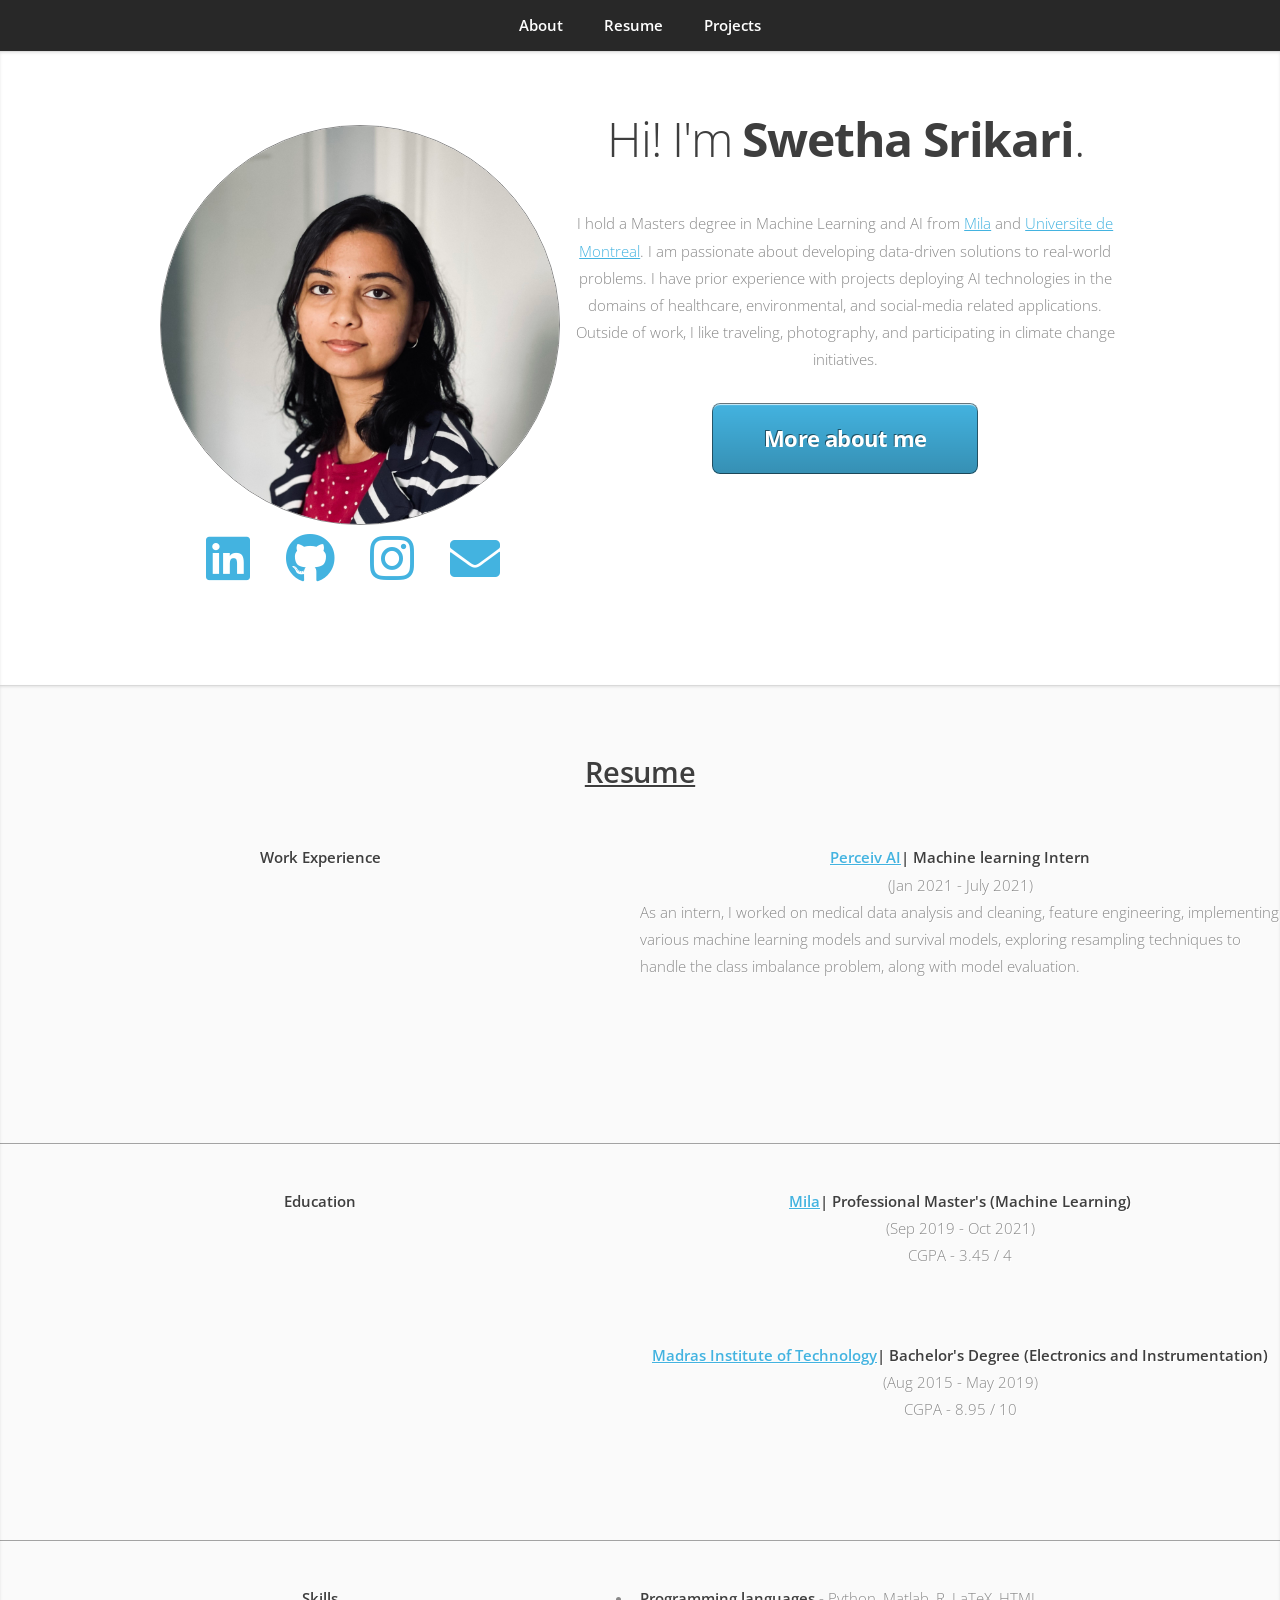
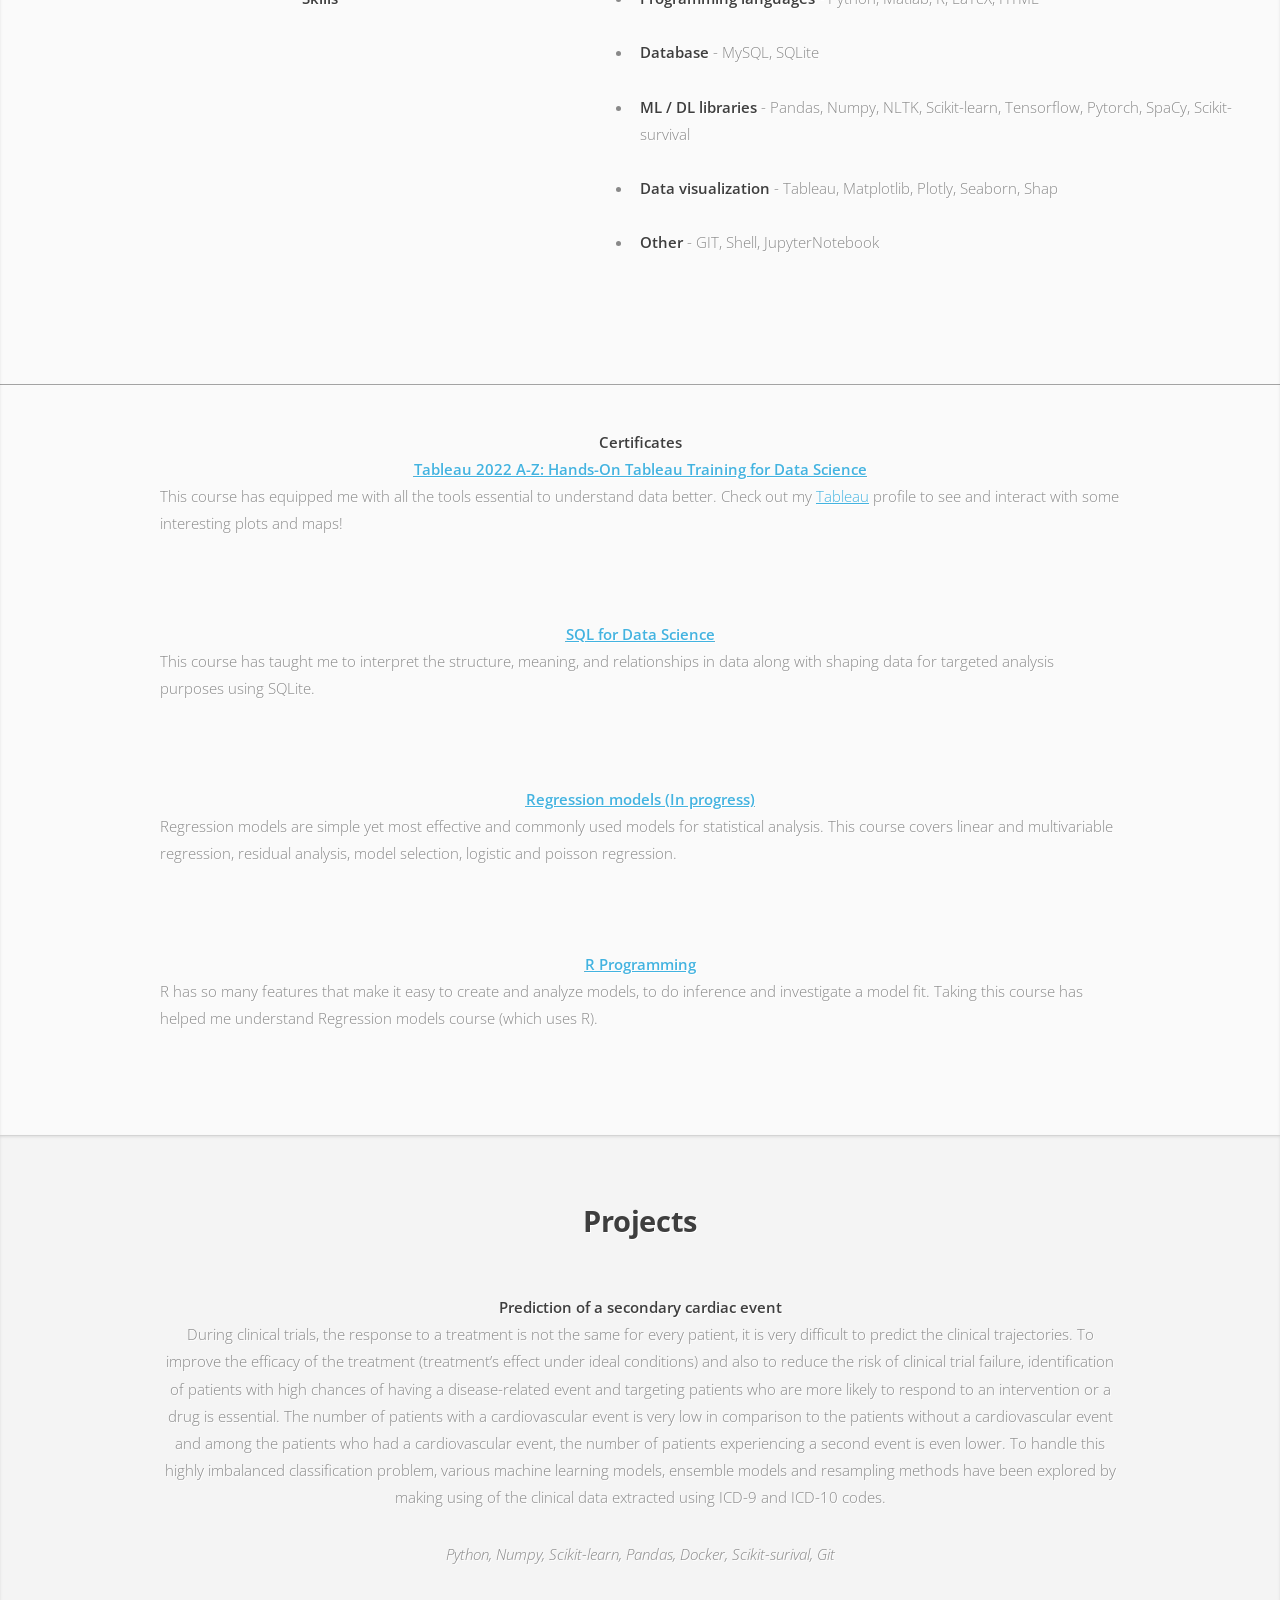
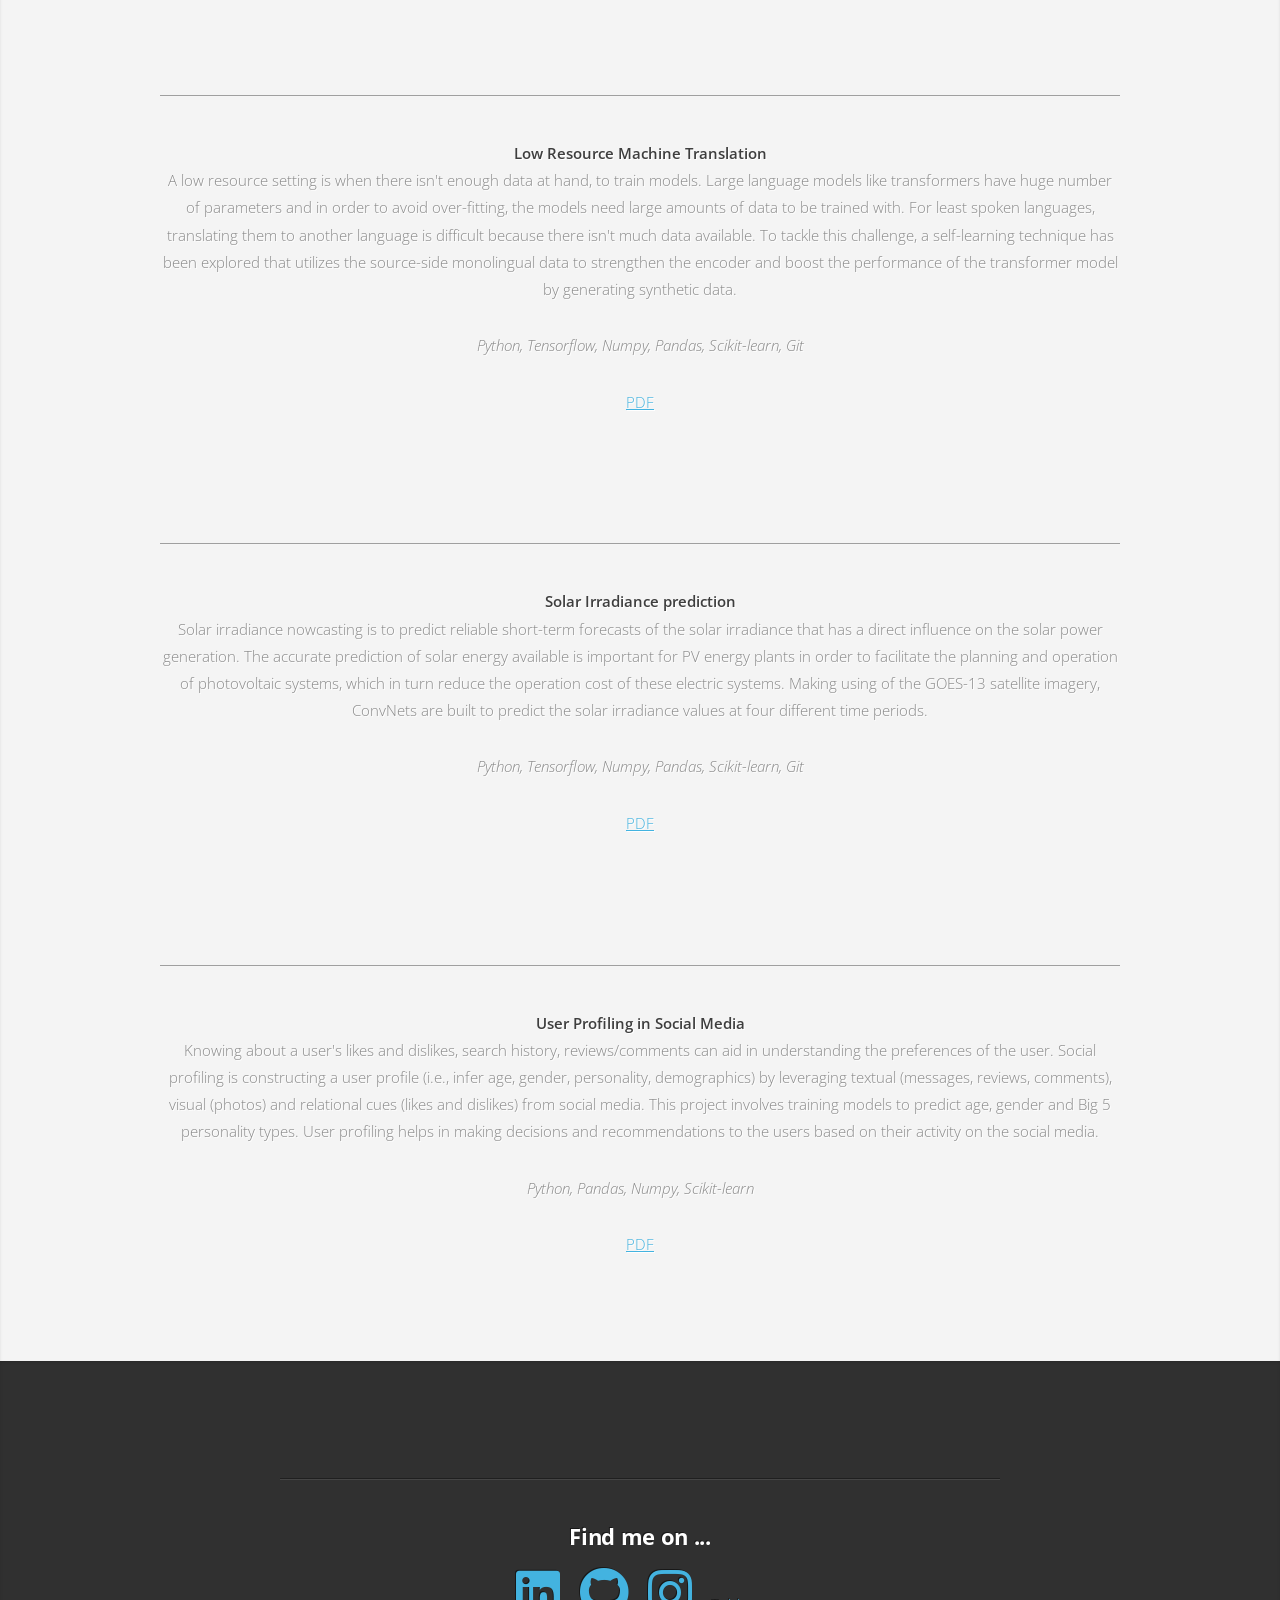
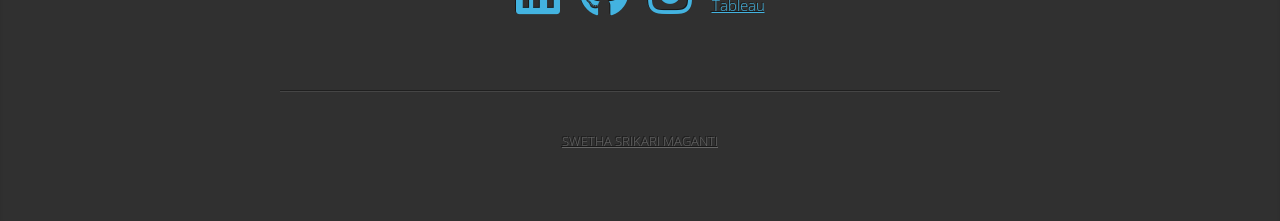
==== index.html @ 1650662b "Add PDFs Signed-off-by: Swetha Srikari Maganti <mss@Swethas-MacBook-Air.local>" ====
<!DOCTYPE HTML>
<!--
	Miniport by HTML5 UP
	html5up.net | @ajlkn
	Free for personal and commercial use under the CCA 3.0 license (html5up.net/license)
-->
<html>
	<head>
		<title>Swetha Srikari</title>
		<meta charset="utf-8" />
		<meta name="viewport" content="width=device-width, initial-scale=1, user-scalable=no" />
		<link rel="stylesheet" href="main.css" />
	</head>
	<body class="is-preload">

		<!-- Nav -->
			<nav id="nav">
				<ul class="container">
					<li><a href="#about">About</a></li>
					<li><a href="#resume">Resume</a></li>
					<li><a href="#projects">Projects</a></li>
					<!-- <li><a href="#contact">Contact</a></li> -->
				</ul>
			</nav>

		<!-- Home -->
			<article id="about" class="wrapper style1">
				<div class="container">
					<div class="row">
						<div class="col-4 col-5-large col-12-medium">
							<span class="image fit"><img src="images/Swetha.jpeg" alt="" /></span>
							<!-- <img src="images/Swetha.jpg" alt=""> -->
							<div class='footer'>
							  <a href="https://www.linkedin.com/in/swetha-srikari-maganti-268aa9138/" target="_blank"><i class="fab fa-linkedin" style='font-size:50px'></i></a> &nbsp &nbsp &nbsp &nbsp
							  <a href="https://github.com/SwethaSrikari" target="_blank"><i class="fab fa-github" style='font-size:50px'></i></a> &nbsp &nbsp &nbsp &nbsp
							  <a href="https://www.instagram.com/mswethasrikari/" target="_blank"><i class="fab fa-instagram" style='font-size:50px'></i></a> &nbsp &nbsp &nbsp &nbsp
							  <a href = "mailto: mswethasrikari@gmail.com"><i class="fa fa-envelope" aria-hidden="true" style='font-size:50px'></i></a>

							  <br></br>
							</div>
						</div>
						<div class="col-8 col-7-large col-12-medium">
							<header>
								<h1>Hi! I'm <strong>Swetha Srikari</strong>.</h1>
							</header>
							<p> 
								I hold a Masters degree in Machine Learning and AI from <a href="https://mila.quebec/en/" target="_blank">Mila</a> and <a href="https://www.umontreal.ca/en/" target="_blank">Universite de Montreal</a>.
								I am passionate about developing data-driven solutions to real-world problems. I have prior experience with projects deploying AI technologies in the domains of healthcare, environmental, and social-media related applications.
								Outside of work, I like traveling, photography, and participating in climate change initiatives.
							</p>
							<a href="#resume" class="button large scrolly">More about me</a>
						</div>
					</div>
				</div>
			</article>

		<!-- Resume -->
			<article id="resume" class="wrapper style2">
				<!-- <div class="container"> -->
					<header>
						<h2 style="text-align: center;"><strong><u><a href="https://github.com/SwethaSrikari/SwethaSrikari.github.io/blob/main/files/Swetha_CV.pdf" target="_blank">Resume</a></u></strong></h2>
					</header>
					<div style="width: 100%;">
				        <div style="width: 50%; height: 200px; float: left;;"> 
				            <b>Work Experience</b>
				        </div>
				        <div style="margin-left: 50%; height: 200px;"> 
				            <b><u><a href="https://perceiv.ai/" target="_blank">Perceiv AI</a></u>| Machine learning Intern</b>
				            <br>
				            (Jan 2021 - July 2021)
				            <p style="text-align: left;">
				            As an intern, I worked on medical data analysis and cleaning, feature engineering, implementing various machine learning models and survival models, exploring resampling techniques to handle the class imbalance problem, along with model evaluation.
							</p>
				        </div>
    				</div>
    				<br>
    				<br>
    				<hr />
    				<div style="width: 100%;">
				        <div style="width: 50%; height: 100px; float: left;;"> 
				            <b>Education</b>
				        </div>
				        <div style="margin-left: 50%; height: 100px;"> 
				            <b><u><a href="https://mila.quebec/en/" target="_blank">Mila</a></u>| Professional Master's (Machine Learning)</b>
				            <br>
				            (Sep 2019 - Oct 2021)
				            <p style="text-align: center;">
				            CGPA - 3.45 / 4
							</p>
				        </div>

				        <br>
				        <br>

				        <div style="margin-left: 50%; height: 100px;"> 
				            <b><u><a href="https://www.mitindia.edu/en/" target="_blank">Madras Institute of Technology</a></u>| Bachelor's Degree (Electronics and Instrumentation)</b>
				            <br>
				            (Aug 2015 - May 2019)
				            <p style="text-align: center;">
				            CGPA - 8.95 / 10
							</p>
				        </div>



    				</div>
    				<br>
    				<br>
    				<hr /> 

    				<div style="width: 100%;">
				        <div style="width: 50%; height: 300px; float: left;;"> 
				            <b>Skills</b>
				        </div>
				        <div style="text-align: left;"> 
				     		<ul>
							  <li><b>Programming languages</b> - Python, Matlab, R, LaTeX, HTML</li>
							  <br>
							  <li> <b>Database</b> - MySQL, SQLite</li>
							  <br>
							  <li><b>ML / DL libraries</b> - Pandas, Numpy, NLTK, Scikit-learn, Tensorflow, Pytorch, SpaCy, Scikit-survival</li>
							  <br>
							  <li><b>Data visualization</b> - Tableau, Matplotlib, Plotly, Seaborn, Shap</li>
							  <br>
							  <li><b>Other</b> - GIT, Shell, JupyterNotebook</li>
							</ul>
				        </div>
				     </div>
    				<br>
    				<br>
    				<hr />
    				<div class="container">
				        <b> Certificates </b>

				        <br>
				        <div style="text-align: center;"> 
				            <b><u><a href="https://www.udemy.com/certificate/UC-fca6d3a5-f880-4c3c-bf7c-d6f98b1b3438/" target="_blank">Tableau 2022 A-Z: Hands-On Tableau Training for Data Science</a></u></b>
				            <br>
				            <p style="text-align: left;">
				            This course has equipped me with all the tools essential to understand data better. Check out my <a href="https://public.tableau.com/app/profile/swetha.srikari.maganti#!/?newProfile=&activeTab=0" target="_blank">Tableau</a> profile to see and interact with some interesting plots and maps!
							</p>
				        </div>

				        <br>
				        <br>

				        <div style="text-align: center;"> 
				            <b><u><a href="https://www.coursera.org/account/accomplishments/certificate/PFZPT9RCE3AT" target="_blank">SQL for Data Science</a></u></b>
				            <br>
				            <p style="text-align: left;">
				             This course has taught me to interpret the structure, meaning, and relationships in data along with shaping data for targeted analysis purposes using SQLite.
							</p>
				        </div>

				        <br>
				        <br>

				        <div style="text-align: center;"> 
				            <b><u><a href="" target="_blank">Regression models (In progress)</a></u></b>
				            <br>
				            <p style="text-align: left;">
				            Regression models are simple yet most effective and commonly used models for statistical analysis. This course covers linear and multivariable regression, residual analysis, model selection, logistic and poisson regression.
							</p>
				        </div>


				        <br>
				        <br>

				        <div style="text-align: center;"> 
				            <b><u><a href="https://www.coursera.org/account/accomplishments/certificate/U76J4WYS6KCE" target="_blank">R Programming</a></u></b>
				            <br>
				            <p style="text-align: left;">
				            R has so many features that make it easy to create and analyze models, to do inference and investigate a model fit. Taking this course has helped me understand Regression models course (which uses R).
							</p>
				        </div>

				        


				        
				     </div>
			</article>

		<!-- Projects -->
			<article id="projects" class="wrapper style3">
				<div class="container">
					<header>
						<h2>Projects</h2>
					</header>
					<div style="text-align: center;">
						<b>Prediction of a secondary cardiac event</b>
						<p>
							During clinical trials, the response to a treatment is not the same for every patient, it is very difficult to predict the
							clinical trajectories. To improve the efficacy of the treatment (treatment’s effect under ideal conditions)
							and also to reduce the risk of clinical trial failure, identification of patients with high chances
							of having a disease-related event and targeting patients who are more likely to respond to an intervention
							or a drug is essential. The number of patients with a cardiovascular event is very low in comparison to the patients without
							a cardiovascular event and among the patients who had a cardiovascular event, the number of patients experiencing a second event is
							even lower. To handle this highly imbalanced classification problem, various machine learning models, ensemble models and resampling 
							methods have been explored by making using of the clinical data extracted using ICD-9 and ICD-10 codes.
						</p>
						<p>
						<i>
							Python, Numpy, Scikit-learn, Pandas, Docker, Scikit-surival, Git
						</i>
						</p>
					</div>
					<br>
					<br>
					<hr />

					<div style="text-align: center;">
						<b>Low Resource Machine Translation</b>
						<p>
							A low resource setting is when there isn't enough data at hand, to train models. Large language models like transformers have huge number of parameters and in order to avoid over-fitting, the models need large amounts of data to be trained with. For least spoken languages, translating them to another language is difficult because there isn't much data available. To tackle this challenge, a self-learning technique has been explored that utilizes the source-side monolingual data to strengthen the encoder and boost the performance of the transformer model by generating synthetic data.
						</p>
						<p>
						<i>
							Python, Tensorflow, Numpy, Pandas, Scikit-learn, Git
						</i>
						</p>
						<p>
							<a href="">PDF</a>
						</p>
					</div>
					<br>
					<br>
					<hr />

					<div style="text-align: center;">
						<b>Solar Irradiance prediction</b>
						<p>
							Solar irradiance nowcasting is to predict reliable short-term forecasts of the solar irradiance that has a direct influence on the solar power generation. The accurate prediction of solar energy available is important
							for PV energy plants in order to facilitate the planning and operation of photovoltaic systems, which in turn reduce
							the operation cost of these electric systems. Making using of the GOES-13 satellite imagery, ConvNets are built to predict the solar irradiance values at four different time periods.
						</p>
						<p>
						<i>
							Python, Tensorflow, Numpy, Pandas, Scikit-learn, Git
						</i>
						</p>
						<p>
							<a href="">PDF</a>
						</p>
					</div>
					<br>
					<br>
					<hr />

					<div style="text-align: center;">
						<b>User Profiling in Social Media</b>
						<p>
							Knowing about a user's likes and dislikes, search history, reviews/comments can aid in understanding the preferences of the user. Social profiling is constructing a user profile (i.e., infer age, gender, personality, demographics) by leveraging textual (messages, reviews, comments), visual (photos) and relational cues (likes and dislikes) from social media. This project involves training models to predict age, gender and Big 5 personality types. User profiling helps in making decisions and recommendations to the users based on their activity on the social media.
						</p>
						<p>
						<i>
							Python, Pandas, Numpy, Scikit-learn
						</i>
						</p>
						<p>
							<a href="">PDF</a>
						</p>
					</div>
					<!-- <br>
					<br>
					<hr /> -->


					<!-- <footer>
						<a href="#contact" class="button large scrolly">Get in touch with me</a>
					</footer> -->
				</div>
			</article>

		<!-- Contact -->
			<article id="contact" class="wrapper style4">
				<div class="container medium">
					<!-- <header>
						<h2>Looking forward to hearing from you!</h2>
					</header>
					<div class="row">
						<div class="col-12">
							<form method="post" action="#">
								<div class="row">
									<div class="col-6 col-12-small">
										<input type="text" name="name" id="name" placeholder="Name" />
									</div>
									<div class="col-6 col-12-small">
										<input type="text" name="email" id="email" placeholder="Email" />
									</div>
									<div class="col-12">
										<input type="text" name="subject" id="subject" placeholder="Subject" />
									</div>
									<div class="col-12">
										<textarea name="message" id="message" placeholder="Message"></textarea>
									</div>
									<div class="col-12">
										<ul class="actions">
											<li><input type="submit" value="Send Message" /></li>
											<li><input type="reset" value="Clear Form" class="alt" /></li>
										</ul>
									</div>
								</div>
							</form>
						</div> -->
						<div class="col-12">
							<hr />
							<h3>Find me on ...</h3>
							<link rel="stylesheet" href="https://use.fontawesome.com/releases/v5.6.1/css/all.css">

							<div class='footer' style="margin-left">
							  <a href="https://www.linkedin.com/in/swetha-srikari-maganti-268aa9138/" target="_blank"><i class="fab fa-linkedin" style='font-size:50px'></i></a> &nbsp &nbsp
							  <a href="https://github.com/SwethaSrikari" target="_blank"><i class="fab fa-github" style='font-size:50px'></i></a> &nbsp &nbsp
							  <a href="https://www.instagram.com/mswethasrikari/" target="_blank"><i class="fab fa-instagram" style='font-size:50px'></i></a> &nbsp &nbsp
							  <a href="https://public.tableau.com/app/profile/swetha.srikari.maganti#!/?newProfile=&activeTab=0" target="_blank">Tableau</a> 
							  <br></br>
							</div>
							<hr />
						</div>
					</div>
					<footer>
						<ul id="copyright">
							<li><a href="#about">SWETHA SRIKARI MAGANTI</a></li>
						</ul>
					</footer>
				</div>
			</article>

		<!-- Scripts -->
			<script src="assets/js/jquery.min.js"></script>
			<script src="assets/js/jquery.scrolly.min.js"></script>
			<script src="assets/js/browser.min.js"></script>
			<script src="assets/js/breakpoints.min.js"></script>
			<script src="assets/js/util.js"></script>
			<script src="assets/js/main.js"></script>

	</body>
</html>
---- main.css ----
@import url("https://fonts.googleapis.com/css?family=Open+Sans:300,300italic,600,600italic,700");
@import url("fontawesome-all.min.css");

/*
	Miniport by HTML5 UP
	html5up.net | @ajlkn
	Free for personal and commercial use under the CCA 3.0 license (html5up.net/license)
*/

html, body, div, span, applet, object,
iframe, h1, h2, h3, h4, h5, h6, p, blockquote,
pre, a, abbr, acronym, address, big, cite,
code, del, dfn, em, img, ins, kbd, q, s, samp,
small, strike, strong, sub, sup, tt, var, b,
u, i, center, dl, dt, dd, ol, ul, li, fieldset,
form, label, legend, table, caption, tbody,
tfoot, thead, tr, th, td, article, aside,
canvas, details, embed, figure, figcaption,
footer, header, hgroup, menu, nav, output, ruby,
section, summary, time, mark, audio, video {
	margin: 0;
	padding: 0;
	border: 0;
	font-size: 100%;
	font: inherit;
	vertical-align: baseline;}

article, aside, details, figcaption, figure,
footer, header, hgroup, menu, nav, section {
	display: block;}

body {
	line-height: 1;
}

ol, ul {
	list-style: none;
}

blockquote, q {
	quotes: none;
}

	blockquote:before, blockquote:after, q:before, q:after {
		content: '';
		content: none;
	}

table {
	border-collapse: collapse;
	border-spacing: 0;
}

body {
	-webkit-text-size-adjust: none;
}

mark {
	background-color: transparent;
	color: inherit;
}

input::-moz-focus-inner {
	border: 0;
	padding: 0;
}

input, select, textarea {
	-moz-appearance: none;
	-webkit-appearance: none;
	-ms-appearance: none;
	appearance: none;
}

/* Basic */

	html {
		box-sizing: border-box;
	}

	*, *:before, *:after {
		box-sizing: inherit;
	}

	body {
		padding-top: 3.5em;
	}

		body.is-preload *, body.is-preload *:before, body.is-preload *:after {
			-moz-animation: none !important;
			-webkit-animation: none !important;
			-ms-animation: none !important;
			animation: none !important;
			-moz-transition: none !important;
			-webkit-transition: none !important;
			-ms-transition: none !important;
			transition: none !important;
		}

	body, input, textarea, select {
		font-family: 'Open Sans', sans-serif;
		line-height: 1.85em;
		color: #888;
		font-weight: 300;
		font-size: 13pt;
	}

	a {
		-moz-transition: color .2s ease-in-out;
		-webkit-transition: color .2s ease-in-out;
		-ms-transition: color .2s ease-in-out;
		transition: color .2s ease-in-out;
		color: #43B3E0;
		text-decoration: underline;
	}

		a:hover {
			color: #43bff0 !important;
		}

		a img {
			border: 0;
		}

	b, strong {
		font-weight: 600;
		color: #3e3e3e;
	}

	i, em {
		font-style: italic;
	}

	sub {
		position: relative;
		top: 0.5em;
		font-size: 0.8em;
	}

	sup {
		position: relative;
		top: -0.5em;
		font-size: 0.8em;
	}

	blockquote {
		border-left: solid 0.75em #eee;
		padding: 1em 0 1em 1.5em;
		font-style: italic;
	}

	h1, h2, h3, h4, h5, h6 {
		color: #3e3e3e;
		margin: 0 0 0.75em 0;
	}

	h1 a, h2 a, h3 a, h4 a, h5 a, h6 a {
		text-decoration: none;
		color: inherit;
	}

	h2, h3, h4, h5, h6 {
		font-weight: 700;
	}

	h1 {
		font-size: 3.25em;
		letter-spacing: -0.025em;
		font-weight: 300;
	}

		h1 strong {
			font-weight: 700;
		}

	h2 {
		font-size: 2em;
		letter-spacing: -0.015em;
	}

	h3 {
		font-size: 1.5em;
		letter-spacing: -0.015em;
	}

	em, i {
		font-style: italic;
	}

	br.clear {
		clear: both;
	}

	hr {
		border: 0;
		border-top: solid 1px #444;
		border-top-color: rgba(0, 0, 0, 0.35);
		box-shadow: 0px 1px 0px 0px rgba(255, 255, 255, 0.1);
		height: 1px;
		margin: 3em 0;
	}

	p, ul, ol, dl, table {
		margin-bottom: 2em;
	}

	header {
		margin: 0 0 3em 0;
	}

		header > p {
			font-size: 1.25em;
			margin: 0;
		}

	footer {
		margin: 3em 0 0 0;
	}

		footer > p {
			font-size: 1.25em;
		}

/* Container */

	.container {
		margin: 0 auto;
		max-width: calc(100% - 50px);
		width: 1200px;
	}

		.container.medium {
			width: 900px;
		}

		@media screen and (max-width: 1680px) {

			.container {
				width: 1200px;
			}

				.container.medium {
					width: 900px;
				}

		}

		@media screen and (max-width: 1280px) {

			.container {
				width: 960px;
			}

				.container.medium {
					width: 720px;
				}

		}

		@media screen and (max-width: 980px) {

			.container {
				width: 100%;
			}

				.container.medium {
					width: 75%;
				}

		}

		@media screen and (max-width: 736px) {

			.container {
				width: 100%;
				max-width: calc(100% - 30px);
			}

				.container.medium {
					width: 100%;
				}

		}

/* Row */

	.row {
		display: flex;
		flex-wrap: wrap;
		box-sizing: border-box;
		align-items: stretch;
	}

		.row > * {
			box-sizing: border-box;
		}

		.row.gtr-uniform > * > :last-child {
			margin-bottom: 0;
		}

		.row.aln-left {
			justify-content: flex-start;
		}

		.row.aln-center {
			justify-content: center;
		}

		.row.aln-right {
			justify-content: flex-end;
		}

		.row.aln-top {
			align-items: flex-start;
		}

		.row.aln-middle {
			align-items: center;
		}

		.row.aln-bottom {
			align-items: flex-end;
		}

		.row > .imp {
			order: -1;
		}

		.row > .col-1 {
			width: 8.33333%;
		}

		.row > .off-1 {
			margin-left: 8.33333%;
		}

		.row > .col-2 {
			width: 16.66667%;
		}

		.row > .off-2 {
			margin-left: 16.66667%;
		}

		.row > .col-3 {
			width: 25%;
		}

		.row > .off-3 {
			margin-left: 25%;
		}

		.row > .col-4 {
			width: 33.33333%;
		}

		.row > .off-4 {
			margin-left: 33.33333%;
		}

		.row > .col-5 {
			width: 41.66667%;
		}

		.row > .off-5 {
			margin-left: 41.66667%;
		}

		.row > .col-6 {
			width: 50%;
		}

		.row > .off-6 {
			margin-left: 50%;
		}

		.row > .col-7 {
			width: 58.33333%;
		}

		.row > .off-7 {
			margin-left: 58.33333%;
		}

		.row > .col-8 {
			width: 66.66667%;
		}

		.row > .off-8 {
			margin-left: 66.66667%;
		}

		.row > .col-9 {
			width: 75%;
		}

		.row > .off-9 {
			margin-left: 75%;
		}

		.row > .col-10 {
			width: 83.33333%;
		}

		.row > .off-10 {
			margin-left: 83.33333%;
		}

		.row > .col-11 {
			width: 91.66667%;
		}

		.row > .off-11 {
			margin-left: 91.66667%;
		}

		.row > .col-12 {
			width: 100%;
		}

		.row > .off-12 {
			margin-left: 100%;
		}

		.row.gtr-0 {
			margin-top: 0px;
			margin-left: 0px;
		}

			.row.gtr-0 > * {
				padding: 0px 0 0 0px;
			}

			.row.gtr-0.gtr-uniform {
				margin-top: 0px;
			}

				.row.gtr-0.gtr-uniform > * {
					padding-top: 0px;
				}

		.row.gtr-25 {
			margin-top: -6.25px;
			margin-left: -6.25px;
		}

			.row.gtr-25 > * {
				padding: 6.25px 0 0 6.25px;
			}

			.row.gtr-25.gtr-uniform {
				margin-top: -6.25px;
			}

				.row.gtr-25.gtr-uniform > * {
					padding-top: 6.25px;
				}

		.row.gtr-50 {
			margin-top: -12.5px;
			margin-left: -12.5px;
		}

			.row.gtr-50 > * {
				padding: 12.5px 0 0 12.5px;
			}

			.row.gtr-50.gtr-uniform {
				margin-top: -12.5px;
			}

				.row.gtr-50.gtr-uniform > * {
					padding-top: 12.5px;
				}

		.row {
			margin-top: -25px;
			margin-left: -25px;
		}

			.row > * {
				padding: 25px 0 0 25px;
			}

			.row.gtr-uniform {
				margin-top: -25px;
			}

				.row.gtr-uniform > * {
					padding-top: 25px;
				}

		.row.gtr-150 {
			margin-top: -37.5px;
			margin-left: -37.5px;
		}

			.row.gtr-150 > * {
				padding: 37.5px 0 0 37.5px;
			}

			.row.gtr-150.gtr-uniform {
				margin-top: -37.5px;
			}

				.row.gtr-150.gtr-uniform > * {
					padding-top: 37.5px;
				}

		.row.gtr-200 {
			margin-top: -50px;
			margin-left: -50px;
		}

			.row.gtr-200 > * {
				padding: 50px 0 0 50px;
			}

			.row.gtr-200.gtr-uniform {
				margin-top: -50px;
			}

				.row.gtr-200.gtr-uniform > * {
					padding-top: 50px;
				}

		@media screen and (max-width: 1680px) {

			.row {
				display: flex;
				flex-wrap: wrap;
				box-sizing: border-box;
				align-items: stretch;
			}

				.row > * {
					box-sizing: border-box;
				}

				.row.gtr-uniform > * > :last-child {
					margin-bottom: 0;
				}

				.row.aln-left {
					justify-content: flex-start;
				}

				.row.aln-center {
					justify-content: center;
				}

				.row.aln-right {
					justify-content: flex-end;
				}

				.row.aln-top {
					align-items: flex-start;
				}

				.row.aln-middle {
					align-items: center;
				}

				.row.aln-bottom {
					align-items: flex-end;
				}

				.row > .imp-xlarge {
					order: -1;
				}

				.row > .col-1-xlarge {
					width: 8.33333%;
				}

				.row > .off-1-xlarge {
					margin-left: 8.33333%;
				}

				.row > .col-2-xlarge {
					width: 16.66667%;
				}

				.row > .off-2-xlarge {
					margin-left: 16.66667%;
				}

				.row > .col-3-xlarge {
					width: 25%;
				}

				.row > .off-3-xlarge {
					margin-left: 25%;
				}

				.row > .col-4-xlarge {
					width: 33.33333%;
				}

				.row > .off-4-xlarge {
					margin-left: 33.33333%;
				}

				.row > .col-5-xlarge {
					width: 41.66667%;
				}

				.row > .off-5-xlarge {
					margin-left: 41.66667%;
				}

				.row > .col-6-xlarge {
					width: 50%;
				}

				.row > .off-6-xlarge {
					margin-left: 50%;
				}

				.row > .col-7-xlarge {
					width: 58.33333%;
				}

				.row > .off-7-xlarge {
					margin-left: 58.33333%;
				}

				.row > .col-8-xlarge {
					width: 66.66667%;
				}

				.row > .off-8-xlarge {
					margin-left: 66.66667%;
				}

				.row > .col-9-xlarge {
					width: 75%;
				}

				.row > .off-9-xlarge {
					margin-left: 75%;
				}

				.row > .col-10-xlarge {
					width: 83.33333%;
				}

				.row > .off-10-xlarge {
					margin-left: 83.33333%;
				}

				.row > .col-11-xlarge {
					width: 91.66667%;
				}

				.row > .off-11-xlarge {
					margin-left: 91.66667%;
				}

				.row > .col-12-xlarge {
					width: 100%;
				}

				.row > .off-12-xlarge {
					margin-left: 100%;
				}

				.row.gtr-0 {
					margin-top: 0px;
					margin-left: 0px;
				}

					.row.gtr-0 > * {
						padding: 0px 0 0 0px;
					}

					.row.gtr-0.gtr-uniform {
						margin-top: 0px;
					}

						.row.gtr-0.gtr-uniform > * {
							padding-top: 0px;
						}

				.row.gtr-25 {
					margin-top: -6.25px;
					margin-left: -6.25px;
				}

					.row.gtr-25 > * {
						padding: 6.25px 0 0 6.25px;
					}

					.row.gtr-25.gtr-uniform {
						margin-top: -6.25px;
					}

						.row.gtr-25.gtr-uniform > * {
							padding-top: 6.25px;
						}

				.row.gtr-50 {
					margin-top: -12.5px;
					margin-left: -12.5px;
				}

					.row.gtr-50 > * {
						padding: 12.5px 0 0 12.5px;
					}

					.row.gtr-50.gtr-uniform {
						margin-top: -12.5px;
					}

						.row.gtr-50.gtr-uniform > * {
							padding-top: 12.5px;
						}

				.row {
					margin-top: -25px;
					margin-left: -25px;
				}

					.row > * {
						padding: 25px 0 0 25px;
					}

					.row.gtr-uniform {
						margin-top: -25px;
					}

						.row.gtr-uniform > * {
							padding-top: 25px;
						}

				.row.gtr-150 {
					margin-top: -37.5px;
					margin-left: -37.5px;
				}

					.row.gtr-150 > * {
						padding: 37.5px 0 0 37.5px;
					}

					.row.gtr-150.gtr-uniform {
						margin-top: -37.5px;
					}

						.row.gtr-150.gtr-uniform > * {
							padding-top: 37.5px;
						}

				.row.gtr-200 {
					margin-top: -50px;
					margin-left: -50px;
				}

					.row.gtr-200 > * {
						padding: 50px 0 0 50px;
					}

					.row.gtr-200.gtr-uniform {
						margin-top: -50px;
					}

						.row.gtr-200.gtr-uniform > * {
							padding-top: 50px;
						}

		}

		@media screen and (max-width: 1280px) {

			.row {
				display: flex;
				flex-wrap: wrap;
				box-sizing: border-box;
				align-items: stretch;
			}

				.row > * {
					box-sizing: border-box;
				}

				.row.gtr-uniform > * > :last-child {
					margin-bottom: 0;
				}

				.row.aln-left {
					justify-content: flex-start;
				}

				.row.aln-center {
					justify-content: center;
				}

				.row.aln-right {
					justify-content: flex-end;
				}

				.row.aln-top {
					align-items: flex-start;
				}

				.row.aln-middle {
					align-items: center;
				}

				.row.aln-bottom {
					align-items: flex-end;
				}

				.row > .imp-large {
					order: -1;
				}

				.row > .col-1-large {
					width: 8.33333%;
				}

				.row > .off-1-large {
					margin-left: 8.33333%;
				}

				.row > .col-2-large {
					width: 16.66667%;
				}

				.row > .off-2-large {
					margin-left: 16.66667%;
				}

				.row > .col-3-large {
					width: 25%;
				}

				.row > .off-3-large {
					margin-left: 25%;
				}

				.row > .col-4-large {
					width: 33.33333%;
				}

				.row > .off-4-large {
					margin-left: 33.33333%;
				}

				.row > .col-5-large {
					width: 41.66667%;
				}

				.row > .off-5-large {
					margin-left: 41.66667%;
				}

				.row > .col-6-large {
					width: 50%;
				}

				.row > .off-6-large {
					margin-left: 50%;
				}

				.row > .col-7-large {
					width: 58.33333%;
				}

				.row > .off-7-large {
					margin-left: 58.33333%;
				}

				.row > .col-8-large {
					width: 66.66667%;
				}

				.row > .off-8-large {
					margin-left: 66.66667%;
				}

				.row > .col-9-large {
					width: 75%;
				}

				.row > .off-9-large {
					margin-left: 75%;
				}

				.row > .col-10-large {
					width: 83.33333%;
				}

				.row > .off-10-large {
					margin-left: 83.33333%;
				}

				.row > .col-11-large {
					width: 91.66667%;
				}

				.row > .off-11-large {
					margin-left: 91.66667%;
				}

				.row > .col-12-large {
					width: 100%;
				}

				.row > .off-12-large {
					margin-left: 100%;
				}

				.row.gtr-0 {
					margin-top: 0px;
					margin-left: 0px;
				}

					.row.gtr-0 > * {
						padding: 0px 0 0 0px;
					}

					.row.gtr-0.gtr-uniform {
						margin-top: 0px;
					}

						.row.gtr-0.gtr-uniform > * {
							padding-top: 0px;
						}

				.row.gtr-25 {
					margin-top: -6.25px;
					margin-left: -6.25px;
				}

					.row.gtr-25 > * {
						padding: 6.25px 0 0 6.25px;
					}

					.row.gtr-25.gtr-uniform {
						margin-top: -6.25px;
					}

						.row.gtr-25.gtr-uniform > * {
							padding-top: 6.25px;
						}

				.row.gtr-50 {
					margin-top: -12.5px;
					margin-left: -12.5px;
				}

					.row.gtr-50 > * {
						padding: 12.5px 0 0 12.5px;
					}

					.row.gtr-50.gtr-uniform {
						margin-top: -12.5px;
					}

						.row.gtr-50.gtr-uniform > * {
							padding-top: 12.5px;
						}

				.row {
					margin-top: -25px;
					margin-left: -25px;
				}

					.row > * {
						padding: 25px 0 0 25px;
					}

					.row.gtr-uniform {
						margin-top: -25px;
					}

						.row.gtr-uniform > * {
							padding-top: 25px;
						}

				.row.gtr-150 {
					margin-top: -37.5px;
					margin-left: -37.5px;
				}

					.row.gtr-150 > * {
						padding: 37.5px 0 0 37.5px;
					}

					.row.gtr-150.gtr-uniform {
						margin-top: -37.5px;
					}

						.row.gtr-150.gtr-uniform > * {
							padding-top: 37.5px;
						}

				.row.gtr-200 {
					margin-top: -50px;
					margin-left: -50px;
				}

					.row.gtr-200 > * {
						padding: 50px 0 0 50px;
					}

					.row.gtr-200.gtr-uniform {
						margin-top: -50px;
					}

						.row.gtr-200.gtr-uniform > * {
							padding-top: 50px;
						}

		}

		@media screen and (max-width: 980px) {

			.row {
				display: flex;
				flex-wrap: wrap;
				box-sizing: border-box;
				align-items: stretch;
			}

				.row > * {
					box-sizing: border-box;
				}

				.row.gtr-uniform > * > :last-child {
					margin-bottom: 0;
				}

				.row.aln-left {
					justify-content: flex-start;
				}

				.row.aln-center {
					justify-content: center;
				}

				.row.aln-right {
					justify-content: flex-end;
				}

				.row.aln-top {
					align-items: flex-start;
				}

				.row.aln-middle {
					align-items: center;
				}

				.row.aln-bottom {
					align-items: flex-end;
				}

				.row > .imp-medium {
					order: -1;
				}

				.row > .col-1-medium {
					width: 8.33333%;
				}

				.row > .off-1-medium {
					margin-left: 8.33333%;
				}

				.row > .col-2-medium {
					width: 16.66667%;
				}

				.row > .off-2-medium {
					margin-left: 16.66667%;
				}

				.row > .col-3-medium {
					width: 25%;
				}

				.row > .off-3-medium {
					margin-left: 25%;
				}

				.row > .col-4-medium {
					width: 33.33333%;
				}

				.row > .off-4-medium {
					margin-left: 33.33333%;
				}

				.row > .col-5-medium {
					width: 41.66667%;
				}

				.row > .off-5-medium {
					margin-left: 41.66667%;
				}

				.row > .col-6-medium {
					width: 50%;
				}

				.row > .off-6-medium {
					margin-left: 50%;
				}

				.row > .col-7-medium {
					width: 58.33333%;
				}

				.row > .off-7-medium {
					margin-left: 58.33333%;
				}

				.row > .col-8-medium {
					width: 66.66667%;
				}

				.row > .off-8-medium {
					margin-left: 66.66667%;
				}

				.row > .col-9-medium {
					width: 75%;
				}

				.row > .off-9-medium {
					margin-left: 75%;
				}

				.row > .col-10-medium {
					width: 83.33333%;
				}

				.row > .off-10-medium {
					margin-left: 83.33333%;
				}

				.row > .col-11-medium {
					width: 91.66667%;
				}

				.row > .off-11-medium {
					margin-left: 91.66667%;
				}

				.row > .col-12-medium {
					width: 100%;
				}

				.row > .off-12-medium {
					margin-left: 100%;
				}

				.row.gtr-0 {
					margin-top: 0px;
					margin-left: 0px;
				}

					.row.gtr-0 > * {
						padding: 0px 0 0 0px;
					}

					.row.gtr-0.gtr-uniform {
						margin-top: 0px;
					}

						.row.gtr-0.gtr-uniform > * {
							padding-top: 0px;
						}

				.row.gtr-25 {
					margin-top: -6.25px;
					margin-left: -6.25px;
				}

					.row.gtr-25 > * {
						padding: 6.25px 0 0 6.25px;
					}

					.row.gtr-25.gtr-uniform {
						margin-top: -6.25px;
					}

						.row.gtr-25.gtr-uniform > * {
							padding-top: 6.25px;
						}

				.row.gtr-50 {
					margin-top: -12.5px;
					margin-left: -12.5px;
				}

					.row.gtr-50 > * {
						padding: 12.5px 0 0 12.5px;
					}

					.row.gtr-50.gtr-uniform {
						margin-top: -12.5px;
					}

						.row.gtr-50.gtr-uniform > * {
							padding-top: 12.5px;
						}

				.row {
					margin-top: -25px;
					margin-left: -25px;
				}

					.row > * {
						padding: 25px 0 0 25px;
					}

					.row.gtr-uniform {
						margin-top: -25px;
					}

						.row.gtr-uniform > * {
							padding-top: 25px;
						}

				.row.gtr-150 {
					margin-top: -37.5px;
					margin-left: -37.5px;
				}

					.row.gtr-150 > * {
						padding: 37.5px 0 0 37.5px;
					}

					.row.gtr-150.gtr-uniform {
						margin-top: -37.5px;
					}

						.row.gtr-150.gtr-uniform > * {
							padding-top: 37.5px;
						}

				.row.gtr-200 {
					margin-top: -50px;
					margin-left: -50px;
				}

					.row.gtr-200 > * {
						padding: 50px 0 0 50px;
					}

					.row.gtr-200.gtr-uniform {
						margin-top: -50px;
					}

						.row.gtr-200.gtr-uniform > * {
							padding-top: 50px;
						}

		}

		@media screen and (max-width: 736px) {

			.row {
				display: flex;
				flex-wrap: wrap;
				box-sizing: border-box;
				align-items: stretch;
			}

				.row > * {
					box-sizing: border-box;
				}

				.row.gtr-uniform > * > :last-child {
					margin-bottom: 0;
				}

				.row.aln-left {
					justify-content: flex-start;
				}

				.row.aln-center {
					justify-content: center;
				}

				.row.aln-right {
					justify-content: flex-end;
				}

				.row.aln-top {
					align-items: flex-start;
				}

				.row.aln-middle {
					align-items: center;
				}

				.row.aln-bottom {
					align-items: flex-end;
				}

				.row > .imp-small {
					order: -1;
				}

				.row > .col-1-small {
					width: 8.33333%;
				}

				.row > .off-1-small {
					margin-left: 8.33333%;
				}

				.row > .col-2-small {
					width: 16.66667%;
				}

				.row > .off-2-small {
					margin-left: 16.66667%;
				}

				.row > .col-3-small {
					width: 25%;
				}

				.row > .off-3-small {
					margin-left: 25%;
				}

				.row > .col-4-small {
					width: 33.33333%;
				}

				.row > .off-4-small {
					margin-left: 33.33333%;
				}

				.row > .col-5-small {
					width: 41.66667%;
				}

				.row > .off-5-small {
					margin-left: 41.66667%;
				}

				.row > .col-6-small {
					width: 50%;
				}

				.row > .off-6-small {
					margin-left: 50%;
				}

				.row > .col-7-small {
					width: 58.33333%;
				}

				.row > .off-7-small {
					margin-left: 58.33333%;
				}

				.row > .col-8-small {
					width: 66.66667%;
				}

				.row > .off-8-small {
					margin-left: 66.66667%;
				}

				.row > .col-9-small {
					width: 75%;
				}

				.row > .off-9-small {
					margin-left: 75%;
				}

				.row > .col-10-small {
					width: 83.33333%;
				}

				.row > .off-10-small {
					margin-left: 83.33333%;
				}

				.row > .col-11-small {
					width: 91.66667%;
				}

				.row > .off-11-small {
					margin-left: 91.66667%;
				}

				.row > .col-12-small {
					width: 100%;
				}

				.row > .off-12-small {
					margin-left: 100%;
				}

				.row.gtr-0 {
					margin-top: 0px;
					margin-left: 0px;
				}

					.row.gtr-0 > * {
						padding: 0px 0 0 0px;
					}

					.row.gtr-0.gtr-uniform {
						margin-top: 0px;
					}

						.row.gtr-0.gtr-uniform > * {
							padding-top: 0px;
						}

				.row.gtr-25 {
					margin-top: -3.75px;
					margin-left: -3.75px;
				}

					.row.gtr-25 > * {
						padding: 3.75px 0 0 3.75px;
					}

					.row.gtr-25.gtr-uniform {
						margin-top: -3.75px;
					}

						.row.gtr-25.gtr-uniform > * {
							padding-top: 3.75px;
						}

				.row.gtr-50 {
					margin-top: -7.5px;
					margin-left: -7.5px;
				}

					.row.gtr-50 > * {
						padding: 7.5px 0 0 7.5px;
					}

					.row.gtr-50.gtr-uniform {
						margin-top: -7.5px;
					}

						.row.gtr-50.gtr-uniform > * {
							padding-top: 7.5px;
						}

				.row {
					margin-top: -15px;
					margin-left: -15px;
				}

					.row > * {
						padding: 15px 0 0 15px;
					}

					.row.gtr-uniform {
						margin-top: -15px;
					}

						.row.gtr-uniform > * {
							padding-top: 15px;
						}

				.row.gtr-150 {
					margin-top: -22.5px;
					margin-left: -22.5px;
				}

					.row.gtr-150 > * {
						padding: 22.5px 0 0 22.5px;
					}

					.row.gtr-150.gtr-uniform {
						margin-top: -22.5px;
					}

						.row.gtr-150.gtr-uniform > * {
							padding-top: 22.5px;
						}

				.row.gtr-200 {
					margin-top: -30px;
					margin-left: -30px;
				}

					.row.gtr-200 > * {
						padding: 30px 0 0 30px;
					}

					.row.gtr-200.gtr-uniform {
						margin-top: -30px;
					}

						.row.gtr-200.gtr-uniform > * {
							padding-top: 30px;
						}

		}


/* Form */

	form label {
		color: #3e3e3e;
		font-weight: 700;
		display: block;
		margin: 0 0 0.5em 0;
	}

	form input[type=text],
	form input[type=email],
	form input[type=password],
	form select,
	form textarea {
		-moz-transition: background .2s ease-in-out, box-shadow .2s ease-in-out;
		-webkit-transition: background .2s ease-in-out, box-shadow .2s ease-in-out;
		-ms-transition: background .2s ease-in-out, box-shadow .2s ease-in-out;
		transition: background .2s ease-in-out, box-shadow .2s ease-in-out;
		-webkit-appearance: none;
		display: block;
		border: 0;
		padding: 0.75em;
		font-size: 1em;
		border-radius: 8px;
		border: solid 1px #ddd;
		background: #fff;
		color: #bbb;
		box-shadow: inset 0px 2px 3px 1px rgba(0, 0, 0, 0.05), 0px 1px 0px 0px rgba(255, 255, 255, 0.025);
		width: 100%;
	}

		form input[type=text]:focus,
		form input[type=email]:focus,
		form input[type=password]:focus,
		form select:focus,
		form textarea:focus {
			background: #fafafa;
			box-shadow: inset 0px 2px 5px 0px rgba(0, 0, 0, 0.05), 0px 1px 0px 0px rgba(255, 255, 255, 0.025), inset 0px 0px 2px 1px #43bff0;
		}

	form textarea {
		height: 15em;
	}

	form .actions:last-child {
		margin-bottom: 0;
	}

	form ::-webkit-input-placeholder {
		color: #555 !important;
	}

	form :-moz-placeholder {
		color: #555 !important;
	}

	form ::-moz-placeholder {
		color: #555 !important;
	}

	form :-ms-input-placeholder {
		color: #555 !important;
	}

	form ::-moz-focus-inner {
		border: 0;
	}

/* Tables */

	table {
		width: 100%;
	}

		table.default {
			width: 100%;
		}

			table.default tr {
				border-top: solid 1px #eee;
			}

				table.default tr:first-child {
					border-top: 0;
				}

			table.default td {
				padding: 0.5em 1em 0.5em 1em;
			}

			table.default th {
				text-align: left;
				padding: 0.5em 1em 0.5em 1em;
				font-weight: 600;
				margin: 0 0 1em 0;
			}

			table.default thead {
				background: #4f4f4f;
				color: #fff;
			}

/* Section/Article */

	section, article {
		margin-bottom: 3em;
	}

	section > :last-child,
	article > :last-child,
	section:last-child,
	article:last-child {
		margin-bottom: 0;
	}

/* Image */

	.image {
		display: inline-block;
		position: relative;
	}

		.image img {
			border:1px solid;
			border-radius:50%;
			width:400px;
			height:400px;
		}

		.image.fit {
			display: block;
			width: 100%;
		}

		.image.featured {
			display: block;
			width: 100%;
			margin: 0 0 2em 0;
		}

		.image.left {
			float: left;
			margin: 0 2em 2em 0;
		}

		.image.centered {
			display: block;
			margin: 0 0 2em 0;
		}

			.image.centered img {
				margin: 0 auto;
				width: auto;
			}

/* Line */
	 .line{
	 	width: 112px;
		height: 47px;
		border-bottom: 1px solid black;
		position: absolute;
		}
/* Button */

	input[type="button"],
	input[type="submit"],
	input[type="reset"],
	button,
	.button {
		background-image: url("images/bg.png"), -moz-linear-gradient(top, rgba(0, 0, 0, 0), rgba(0, 0, 0, 0.2));
		background-image: url("images/bg.png"), -webkit-linear-gradient(top, rgba(0, 0, 0, 0), rgba(0, 0, 0, 0.2));
		background-image: url("images/bg.png"), -ms-linear-gradient(top, rgba(0, 0, 0, 0), rgba(0, 0, 0, 0.2));
		background-image: url("images/bg.png"), linear-gradient(top, rgba(0, 0, 0, 0), rgba(0, 0, 0, 0.2));
		-moz-transition: background-color .2s ease-in-out;
		-webkit-transition: background-color .2s ease-in-out;
		-ms-transition: background-color .2s ease-in-out;
		transition: background-color .2s ease-in-out;
		-webkit-appearance: none;
		position: relative;
		display: inline-block;
		color: #fff !important;
		text-decoration: none;
		font-weight: 700;
		border: 0;
		outline: 0;
		cursor: pointer;
		border-radius: 8px;
		text-shadow: -1px -1px 0.5px rgba(0, 0, 0, 0.5);
		overflow: hidden;
		box-shadow: inset 0px 0px 0px 1px rgba(0, 0, 0, 0.5), inset 0px 2px 1px 0px rgba(255, 255, 255, 0.75);
		background-color: #43B3E0;
		padding: 1em 2.35em 1em 2.35em;
		font-size: 1.1em;
		max-width: 24em;
	}

		input[type="button"]:hover,
		input[type="submit"]:hover,
		input[type="reset"]:hover,
		button:hover,
		.button:hover {
			background-color: #43bff0;
			color: #fff !important;
		}

		input[type="button"]:active,
		input[type="submit"]:active,
		input[type="reset"]:active,
		button:active,
		.button:active {
			background-color: #3BA8D3;
			top: 1px;
		}

		input[type="button"].large,
		input[type="submit"].large,
		input[type="reset"].large,
		button.large,
		.button.large {
			font-size: 1.5em;
			letter-spacing: -0.025em;
		}

		input[type="button"].alt,
		input[type="submit"].alt,
		input[type="reset"].alt,
		button.alt,
		.button.alt {
			background-color: #444;
			box-shadow: inset 0px 0px 0px 1px #242424, inset 0px 2px 1px 0px rgba(255, 255, 255, 0.2);
		}

			input[type="button"].alt:hover,
			input[type="submit"].alt:hover,
			input[type="reset"].alt:hover,
			button.alt:hover,
			.button.alt:hover {
				background-color: #4f4f4f;
				color: #fff !important;
			}

			input[type="button"].alt:active,
			input[type="submit"].alt:active,
			input[type="reset"].alt:active,
			button.alt:active,
			.button.alt:active {
				background-color: #3f3f3f;
			}

/* List */

	ul {
		list-style: disc;
		padding-left: 1em;
	}

		ul li {
			padding-left: 0.5em;
		}

	ol {
		list-style: decimal;
		padding-left: 1.25em;
	}

		ol li {
			padding-left: 0.25em;
		}

/* Social */

	ul.social {
		cursor: default;
		margin: 0;
		list-style: none;
		padding-left: 0;
	}

		ul.social li {
			position: relative;
			display: inline-block;
			margin: 0.25em;
			top: 0;
			padding-left: 0;
		}

			ul.social li a {
				-moz-transition: top .2s ease-in-out;
				-webkit-transition: top .2s ease-in-out;
				-ms-transition: top .2s ease-in-out;
				transition: top .2s ease-in-out;
				display: block;
				width: 48px;
				height: 48px;
				border-radius: 6px;
				top: 0;
				position: relative;
			}

				ul.social li a:before {
					background-image: url("images/bg.png"), -moz-linear-gradient(top, rgba(0, 0, 0, 0), rgba(0, 0, 0, 0.2));
					background-image: url("images/bg.png"), -webkit-linear-gradient(top, rgba(0, 0, 0, 0), rgba(0, 0, 0, 0.2));
					background-image: url("images/bg.png"), -ms-linear-gradient(top, rgba(0, 0, 0, 0), rgba(0, 0, 0, 0.2));
					background-image: url("images/bg.png"), linear-gradient(top, rgba(0, 0, 0, 0), rgba(0, 0, 0, 0.2));
					-moz-transition: background-color .2s ease-in-out;
					-webkit-transition: background-color .2s ease-in-out;
					-ms-transition: background-color .2s ease-in-out;
					transition: background-color .2s ease-in-out;
					background-color: #444;
					border-radius: 6px;
					box-shadow: inset 0px 0px 0px 1px #282828, inset 0px 2px 1px 0px rgba(255, 255, 255, 0.1);
					color: #2E2E2E !important;
					display: block;
					font-size: 26px;
					height: 48px;
					line-height: 48px;
					text-align: center;
					outline: 0;
					overflow: hidden;
					text-shadow: 1px 1px 0px rgba(255, 255, 255, 0.1);
					width: 48px;
				}

				ul.social li a.fa-twitter {
					background-color: #2DAAE4;
				}

				ul.social li a.fa-facebook-f {
					background-color: #3C5A98;
				}

				ul.social li a.fa-dribbble {
					background-color: #C4376B;
				}

				ul.social li a.fa-linkedin-in {
					background-color: #006599;
				}

				ul.social li a.fa-tumblr {
					background-color: #51718A;
				}

				ul.social li a.fa-google-plus {
					background-color: #DA2713;
				}

				ul.social li a.fa-github {
					background-color: #FAFAFA;
				}

				ul.social li a.fa-rss {
					background-color: #F2600B;
				}

				ul.social li a.fa-instagram {
					background-color: #E0D7C8;
				}

				ul.social li a.fa-foursquare {
					background-color: #39A3D4;
				}

				ul.social li a.fa-skype {
					background-color: #10BEF1;
				}

				ul.social li a.fa-soundcloud {
					background-color: #FE5419;
				}

				ul.social li a.fa-youtube {
					background-color: #BF2E25;
				}

				ul.social li a.fa-blogger {
					background-color: #FF6501;
				}

				ul.social li a.fa-flickr {
					background-color: #0062DB;
				}

				ul.social li a.fa-vimeo {
					background-color: #4C8AB0;
				}

				ul.social li a:hover {
					top: -5px;
				}

					ul.social li a:hover:before {
						background-color: transparent;
					}

/* Actions */

	ul.actions {
		list-style: none;
		padding-left: 0;
	}

		ul.actions li {
			display: inline-block;
			margin: 0 0 0 1em;
			padding-left: 0;
		}

			ul.actions li:first-child {
				margin-left: 0;
			}

/* Box */

	.box {
		background: #fff;
		box-shadow: inset 0px 0px 0px 1px rgba(0, 0, 0, 0.15), 0px 2px 3px 0px rgba(0, 0, 0, 0.1);
		text-align: center;
		padding: 2em;
	}

		.box.style1 {
			padding: 3em 2em 3em 2em;
		}

			.box.style1 h3 {
				margin-bottom: 0.5em;
			}

		.box.style2 h3 {
			margin-bottom: 0.25em;
		}

		.box.style2 .image {
			position: relative;
			left: 2em;
			top: 2em;
			margin: -4em 0 4em -4em;
			width: auto;
		}

/* Icons */

	.icon {
		text-decoration: none;
		text-decoration: none;
	}

		.icon:before {
			/*-moz-osx-font-smoothing: grayscale;*/
			-webkit-font-smoothing: antialiased;
			display: inline-block;
			font-style: normal;
			font-variant: normal;
			text-rendering: auto;
			line-height: 1;
			text-transform: none !important;
			font-family: 'Font Awesome 5 Free';
			font-weight: 400;
		}

		.icon:before {
			font-size: 1.25em;
		}

		.icon > .label {
			display: none;
		}

		.icon.solid:before {
			font-weight: 900;
		}

		.icon.brands:before {
			font-family: 'Font Awesome 5 Brands';
		}

		.icon.featured {
			color: whitesmoke;
			display: block;
			margin: 0 0 1.5em 0;
			cursor: default;
		}

			.icon.featured:before {
				font-size: 6em;
			}

/* Wrappers */

	.wrapper {
		background-image: url("images/bg.png");
		box-shadow: inset 0px 1px 0px 0px rgba(0, 0, 0, 0.05), inset 0px 2px 3px 0px rgba(0, 0, 0, 0.1);
		padding: 8em 0 8em 0;
		text-align: center;
	}

		.wrapper.style1 {
			background-image: none;
			background-color: #fff;
		}

		.wrapper.style2 {
			background-color: #fafafa;
			text-shadow: 1px 1px 0px #fff;
		}

		.wrapper.style3 {
			background-color: #f4f4f4;
			text-shadow: 1px 1px 0px #fff;
		}

		.wrapper.style4 {
			background-color: #303030;
			color: #999;
			text-shadow: -1px -1px 0px #181818;
		}

			.wrapper.style4 h1, .wrapper.style4 h2, .wrapper.style4 h3, .wrapper.style4 h4, .wrapper.style4 h5, .wrapper.style4 h6 {
				color: #fff;
			}

			.wrapper.style4 form input[type=text],
			.wrapper.style4 form input[type=password],
			.wrapper.style4 form select,
			.wrapper.style4 form textarea {
				border: none;
				background: #282828;
			}

				.wrapper.style4 form input[type=text]:focus,
				.wrapper.style4 form input[type=password]:focus,
				.wrapper.style4 form select:focus,
				.wrapper.style4 form textarea:focus {
					background: #252525;
				}

/* Nav */

	#nav {
		background-color: #282828;
		text-align: center;
		position: fixed;
		left: 0;
		top: 0;
		width: 100%;
		z-index: 10000;
		cursor: default;
		height: 3.5em;
		line-height: 3.5em;
	}

		#nav ul {
			margin-bottom: 0;
			list-style: none;
			padding-left: 0;
		}

		#nav li {
			display: inline-block;
			padding-left: 0;
		}

		#nav a {
			-moz-transition: background-color .2s ease-in-out;
			-webkit-transition: background-color .2s ease-in-out;
			-ms-transition: background-color .2s ease-in-out;
			transition: background-color .2s ease-in-out;
			position: relative;
			display: block;
			color: #fff;
			text-decoration: none;
			outline: 0;
			font-weight: 600;
			border-radius: 8px;
			color: #fff;
			height: 2.5em;
			line-height: 2.5em;
			padding: 0 1.25em;
		}

			#nav a:hover {
				color: #fff !important;
				background: #383838;
			}

			#nav a.active {
				background: #484848;
			}

				#nav a.active:before {
					content: '';
					display: block;
					position: absolute;
					bottom: -0.6em;
					left: 50%;
					margin-left: -0.75em;
					border-left: solid 0.75em transparent;
					border-right: solid 0.75em transparent;
					border-top: solid 0.6em #282828;
				}

/* Articles */

	body > article {
		margin-bottom: 0;
	}

	#top {
		padding: 10em 0 10em 0;
		text-align: left;
	}

		#top .image {
			border-radius: 100%;
			width: 20em;
			height: 20em;
			margin: 0;
		}

			#top .image img {
				border-radius: 100%;
			}

		#top h1 {
			margin-top: 0.35em;
		}

		#top p {
			font-size: 1.5em;
			line-height: 1.75em;
		}

			#top p a {
				color: inherit;
			}

	#contact footer {
		font-size: 0.9em;
	}

/* Copyright */

	#copyright {
		color: #666;
		font-size: 1em;
		line-height: 1em;
		list-style: none;
		padding-left: 0;
		margin-bottom: 0;
	}

		#copyright li {
			display: inline-block;
			border-left: solid 1px rgba(0, 0, 0, 0.5);
			box-shadow: -1px 0px 0px 0px rgba(255, 255, 255, 0.1);
			padding: 0 0 0 1em;
			margin: 0 0 0 1em;
		}

			#copyright li:first-child {
				border: 0;
				box-shadow: none;
				padding-left: 0;
				margin-left: 0;
			}

		#copyright a {
			-moz-transition: color .2s ease-in-out;
			-webkit-transition: color .2s ease-in-out;
			-ms-transition: color .2s ease-in-out;
			transition: color .2s ease-in-out;
			color: inherit;
		}

			#copyright a:hover {
				color: #777;
			}

/* Large */

	@media screen and (max-width: 1280px) {

		/* Basic */

			body {
				font-size: 11pt;
			}

			input, textarea, select {
				font-size: 11pt;
			}

			header {
				margin: 0 0 4em 0;
			}

		/* Wrappers */

			.wrapper {
				padding: 5em 0 5em 0;
				text-align: center;
			}

				.wrapper.style4 .row-special {
					margin: 2em 0 0 0;
					padding: 2em 0 2em 0;
				}

		/* Articles */

			#top {
				padding: 8em 0;
			}

				#top .image {
					width: 24em;
					height: 24em;
					margin: 0;
				}

	}

/* Medium */

	@media screen and (max-width: 980px) {

		/* Articles */

			#top {
				text-align: center;
				padding: 5em 0;
			}

				#top .image {
					margin: 0 auto 2em auto;
				}

	}

/* Small */

	@media screen and (max-width: 736px) {

		/* Basic */

			body {
				padding-top: 44px;
			}

			body, input, textarea, select {
				line-height: 1.75em;
				font-size: 10pt;
				letter-spacing: 0;
			}

			h1, h2, h3, h4, h5, h6 {
				font-size: 1.25em;
				margin: 0 0 0.4em 0;
			}

			h1 {
				font-size: 2.25em;
				line-height: 1.25em;
			}

			header {
				margin: 0 0 2em 0;
			}

				header > p {
					font-size: 1.25em;
				}

			footer {
				margin: 2.5em 0 0 0;
			}

				footer > p {
					font-size: 1.25em;
				}

			hr {
				margin: 1.5em 0 2em 0;
			}

		/* Section/Article */

			section, article {
				clear: both;
			}

		/* Button */

			input[type="button"],
			input[type="submit"],
			input[type="reset"],
			button,
			.button {
				text-align: center;
				font-size: 1.2em;
				width: 100%;
				padding: 1em 0 1em 0;
			}

				input[type="button"].large,
				input[type="submit"].large,
				input[type="reset"].large,
				button.large,
				.button.large {
					font-size: 1.2em;
					letter-spacing: 0;
				}

		/* Social */

			ul.social {
				padding: 1em 0.5em 0 0.5em;
			}

				ul.social li {
					margin: 0.5em 0.5em 0.5em 0.5em;
				}

					ul.social li a {
						top: 0 !important;
					}

						ul.social li a:before {
							background-color: transparent !important;
						}

		/* Actions */

			ul.actions {
				margin: 0;
			}

				ul.actions li {
					display: block;
					margin: 15px 0 0 0;
				}

					ul.actions li:first-child {
						margin-top: 0;
					}

		/* Box */

			.box {
				padding: 30px 20px 30px 20px;
				margin: 0 0 20px 0 !important;
			}

				.box h3 {
					margin-bottom: 0.25em;
				}

				.box .image.centered {
					margin-bottom: 1em;
				}

				.box .image.featured {
					position: relative;
					left: 20px;
					top: 20px;
					margin: -50px 0 50px -40px;
					width: auto;
				}

				.box.style1 {
					max-width: 32em;
					margin-left: auto !important;
					margin-right: auto !important;
				}

				.box.style2 {
					max-width: 32em;
					margin-left: auto !important;
					margin-right: auto !important;
				}

		/* Wrappers */

			.wrapper {
				padding: 3em 0;
				text-align: center;
			}

		/* Nav */

			#nav {
				height: 44px;
				line-height: 44px;
			}

				#nav a {
					padding: 0 0.75em;
					height: inherit;
					line-height: inherit;
					border-radius: 0;
				}

					#nav a:hover {
						background-color: transparent;
					}

		/* Articles */

			#top {
				padding: 3em 0;
			}

				#top .image {
					width: 15em;
					height: 15em;
					margin-bottom: 0;
				}

				#top p {
					font-size: 1em;
				}

			#contact footer {
				margin: 0;
			}

		/* Copyright */

			#copyright {
				font-size: 1em;
				margin: 0;
			}

				#copyright li {
					display: block;
					margin: 1em 0 0 0;
					padding: 0;
					box-shadow: none;
					border-left: 0;
				}

					#copyright li:first-child {
						margin-top: 0;
					}

	}
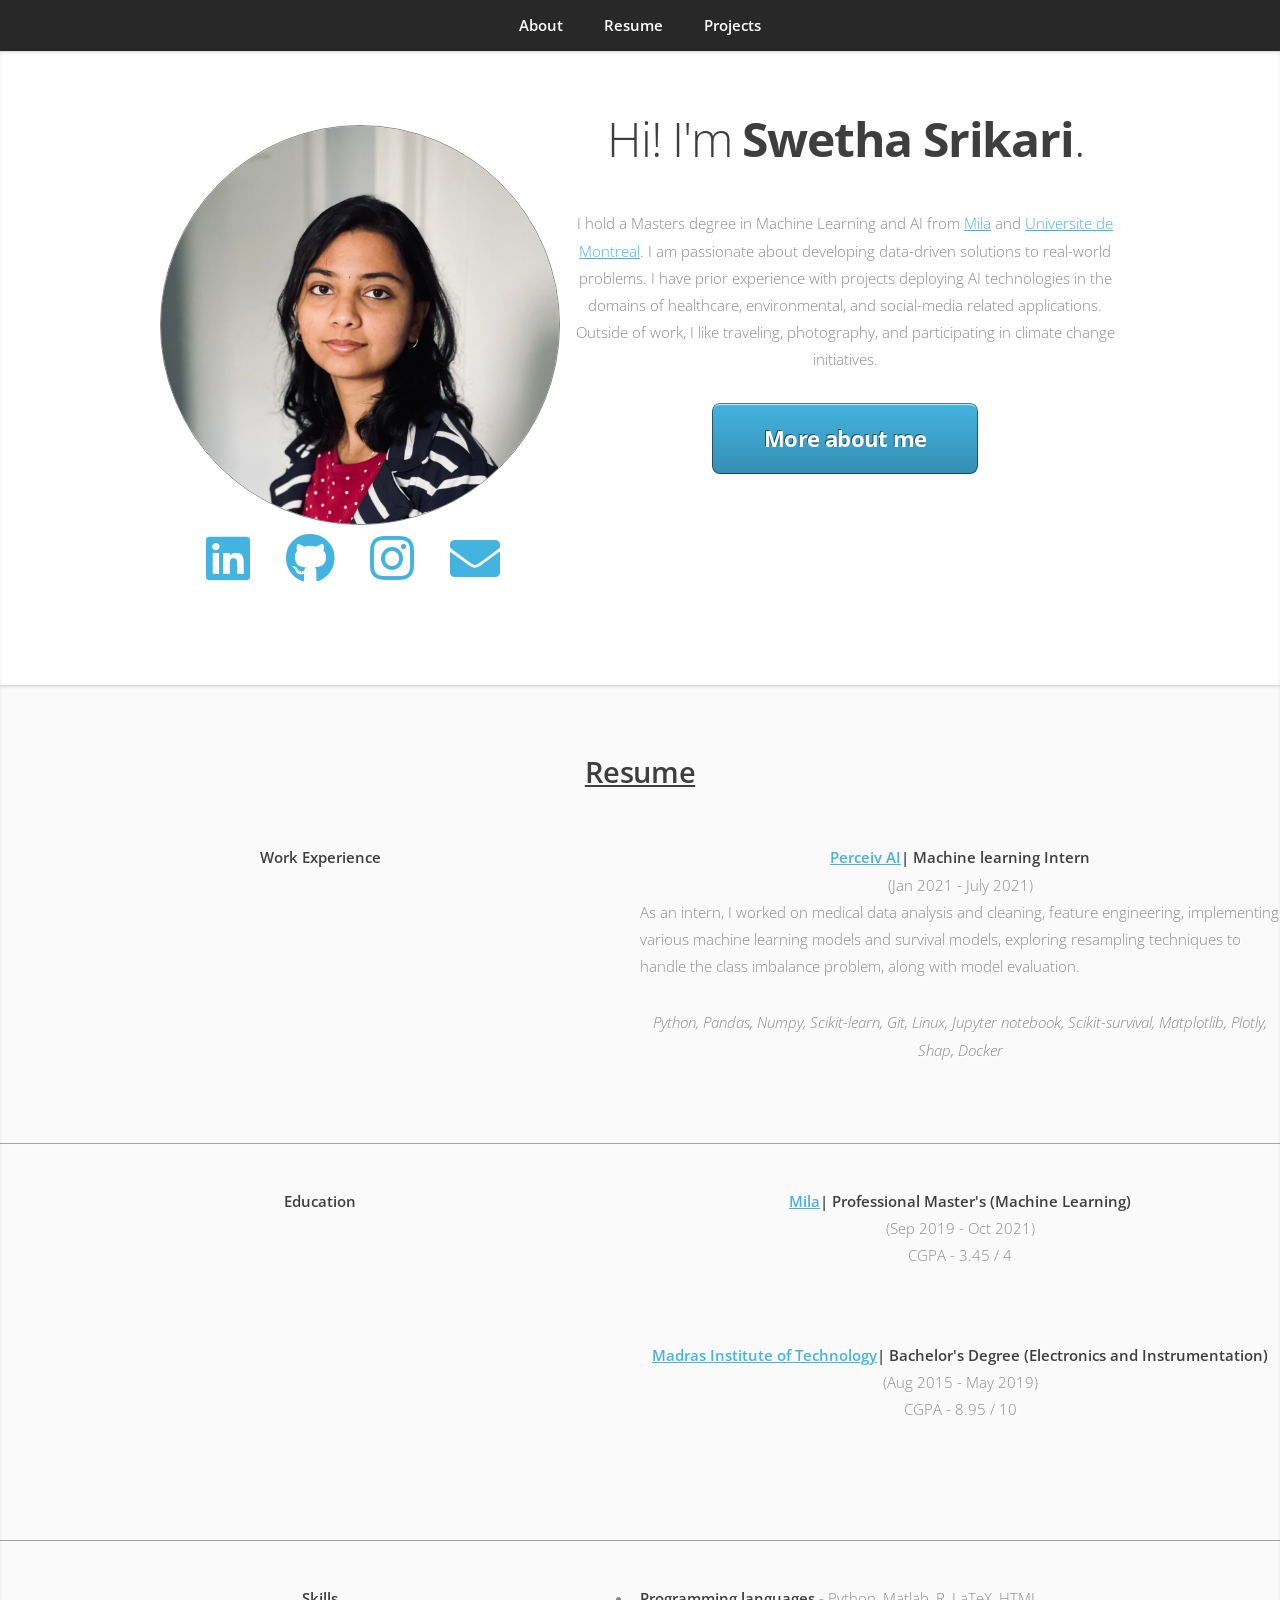
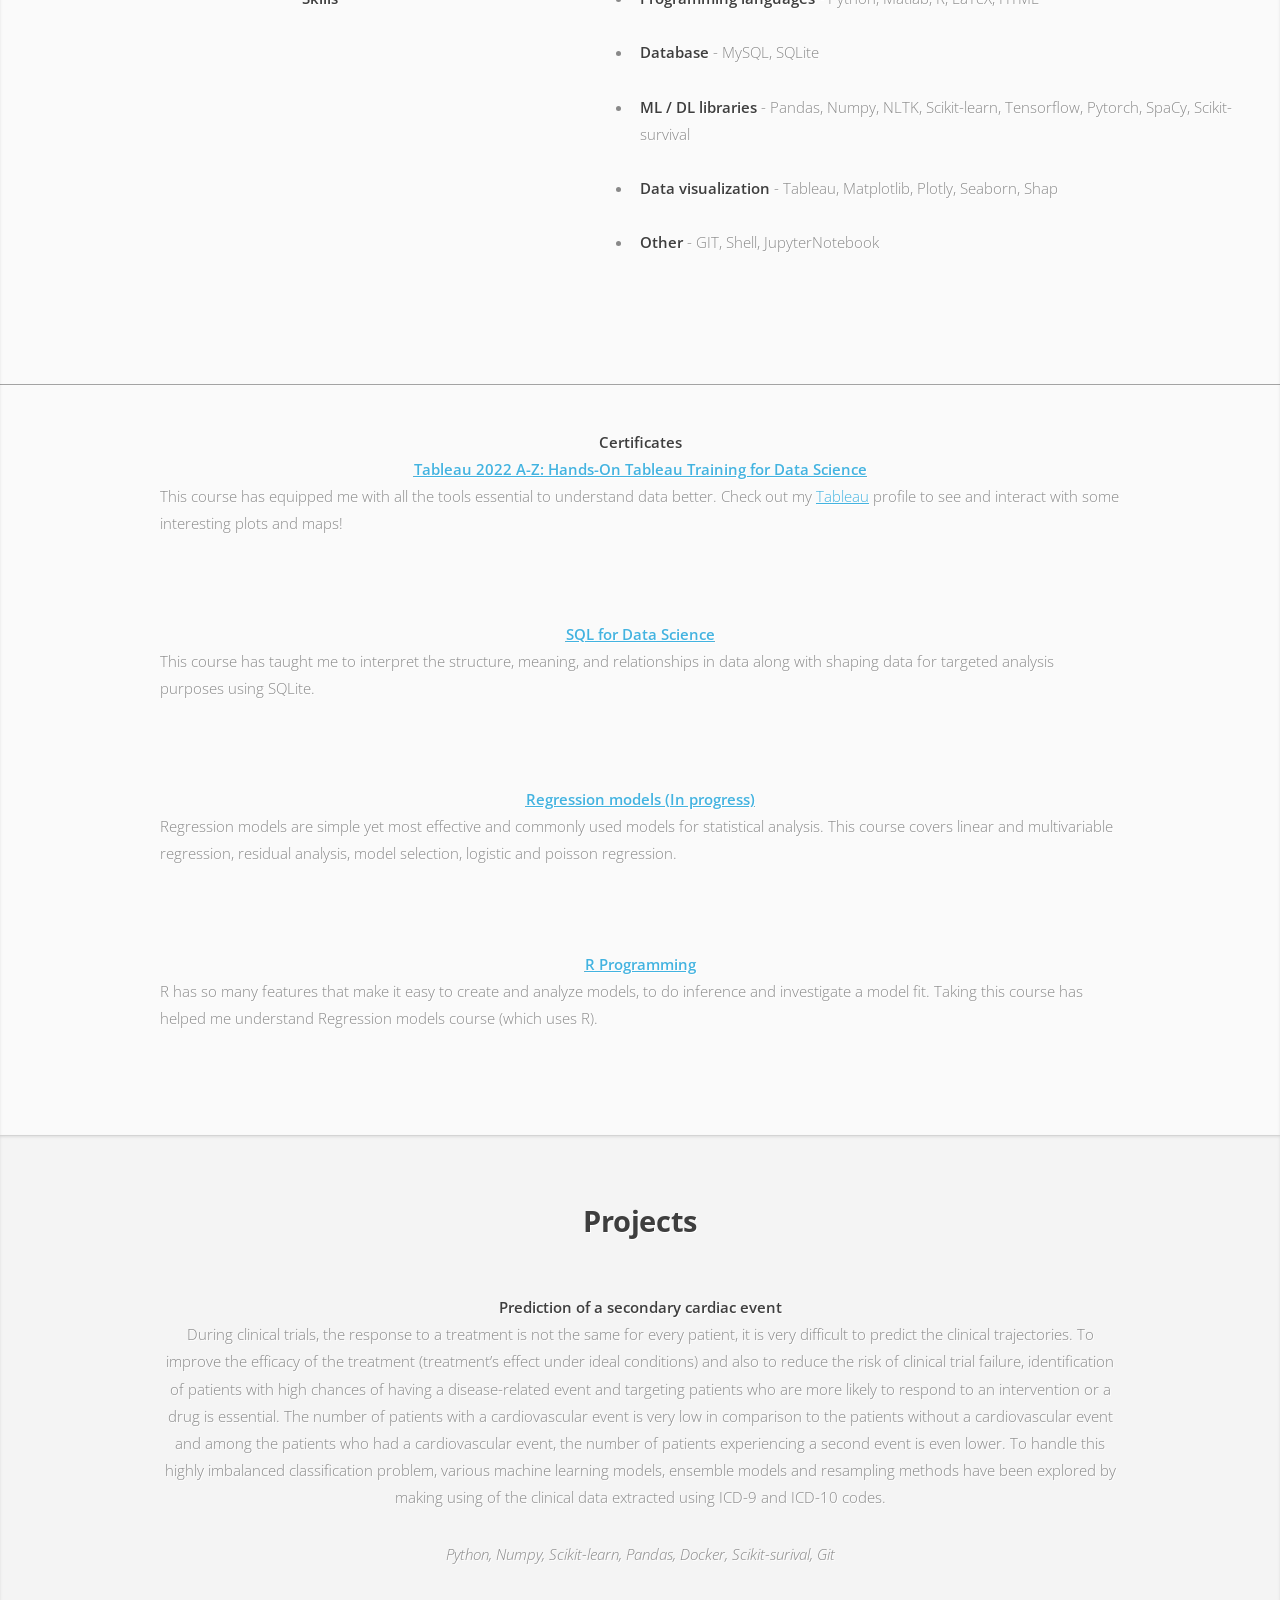
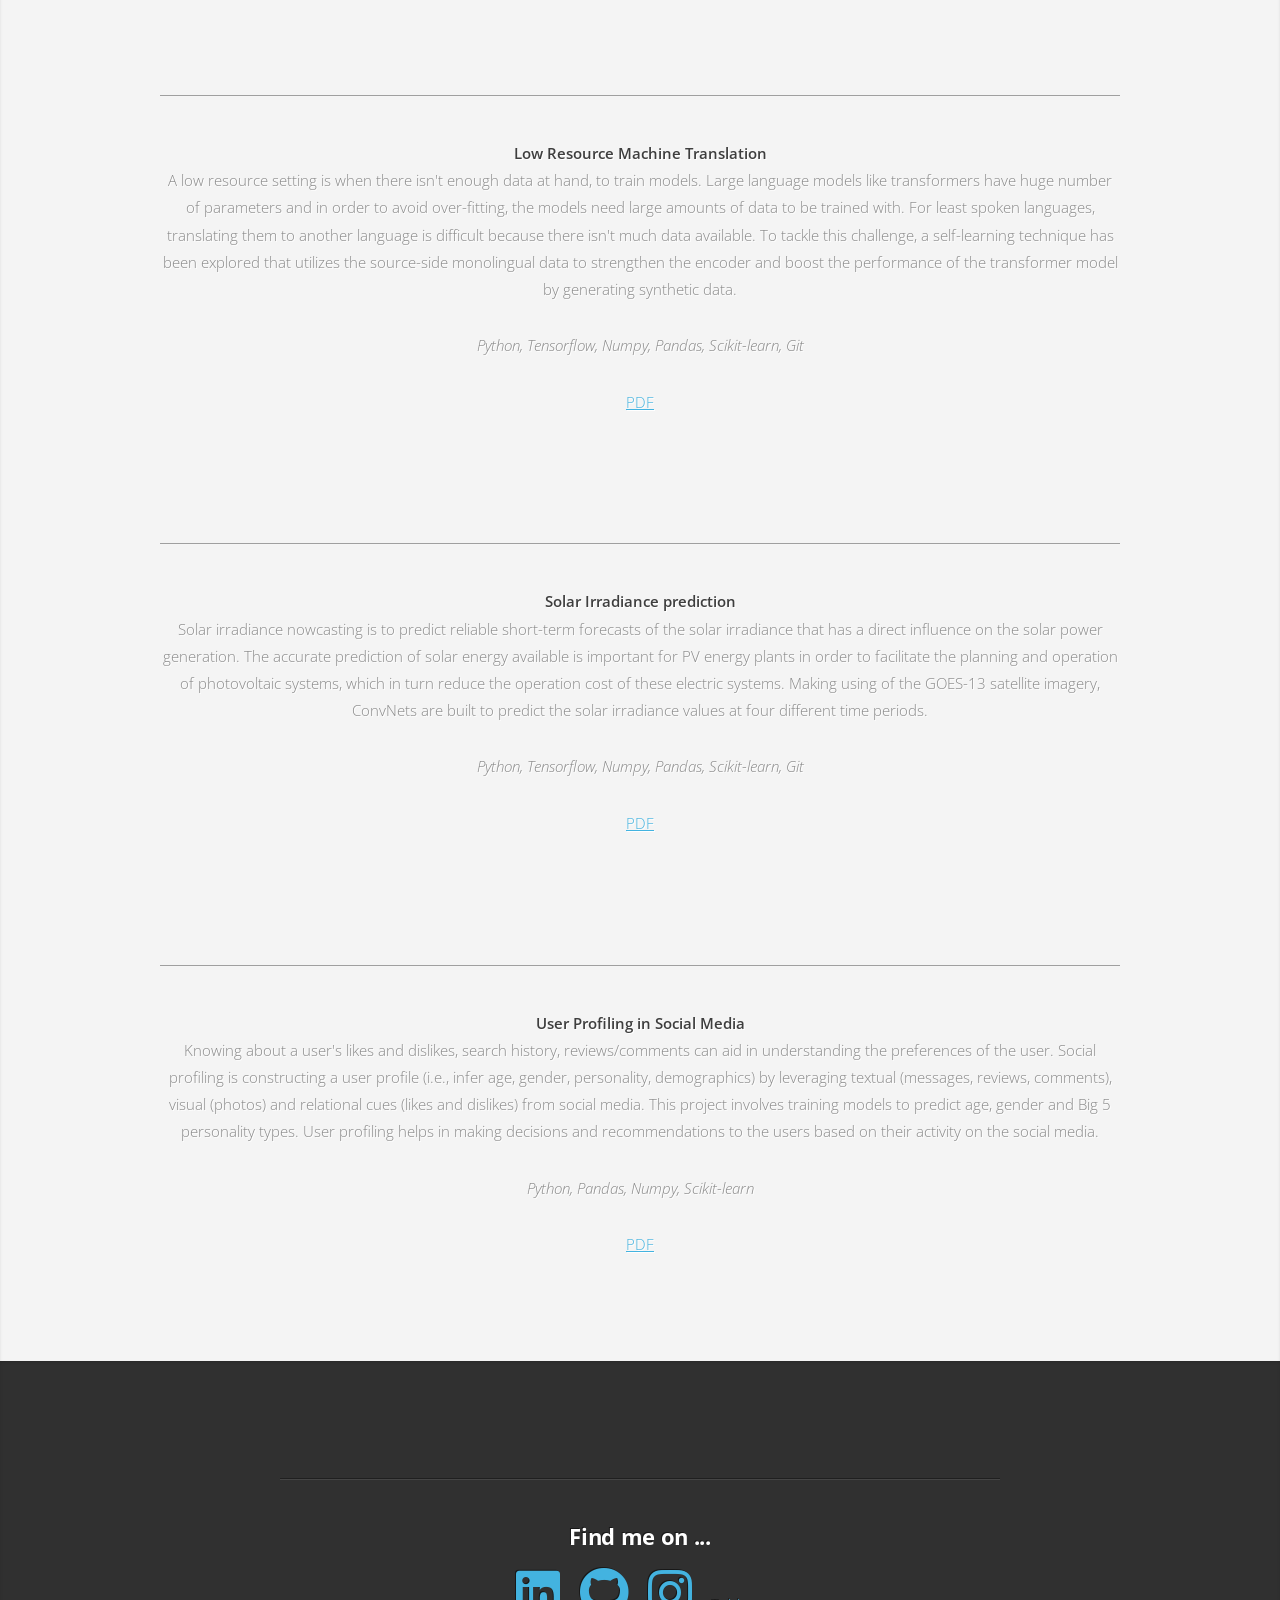
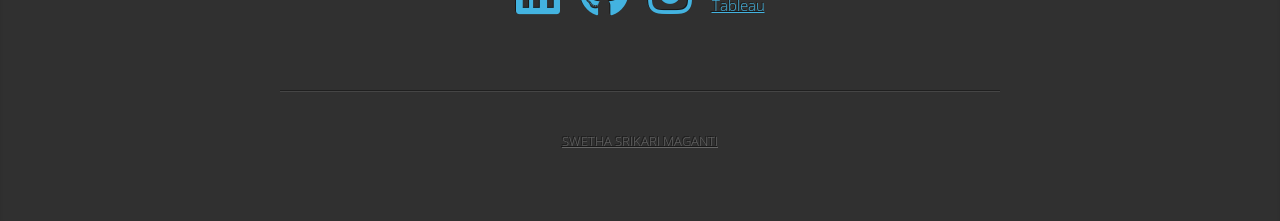
==== commit cbb36b83: "Update index.html" ====
--- a/index.html
+++ b/index.html
@@ -31,7 +31,7 @@
 							<span class="image fit"><img src="images/Swetha.jpeg" alt="" /></span>
 							<!-- <img src="images/Swetha.jpg" alt=""> -->
 							<div class='footer'>
-							  <a href="https://www.linkedin.com/in/swetha-srikari-maganti-268aa9138/" target="_blank"><i class="fab fa-linkedin" style='font-size:50px'></i></a> &nbsp &nbsp &nbsp &nbsp
+							  <a href="https://www.linkedin.com/in/swetha-maganti/" target="_blank"><i class="fab fa-linkedin" style='font-size:50px'></i></a> &nbsp &nbsp &nbsp &nbsp
 							  <a href="https://github.com/SwethaSrikari" target="_blank"><i class="fab fa-github" style='font-size:50px'></i></a> &nbsp &nbsp &nbsp &nbsp
 							  <a href="https://www.instagram.com/mswethasrikari/" target="_blank"><i class="fab fa-instagram" style='font-size:50px'></i></a> &nbsp &nbsp &nbsp &nbsp
 							  <a href = "mailto: mswethasrikari@gmail.com"><i class="fa fa-envelope" aria-hidden="true" style='font-size:50px'></i></a>
@@ -71,6 +71,9 @@
 				            <p style="text-align: left;">
 				            As an intern, I worked on medical data analysis and cleaning, feature engineering, implementing various machine learning models and survival models, exploring resampling techniques to handle the class imbalance problem, along with model evaluation.
 							</p>
+					    <i>
+						    Python, Pandas, Numpy, Scikit-learn, Git, Linux, Jupyter notebook, Scikit-survival, Matplotlib, Plotly,  Shap, Docker
+						</i>		    
 				        </div>
     				</div>
     				<br>
@@ -221,7 +224,7 @@
 						</i>
 						</p>
 						<p>
-							<a href="">PDF</a>
+							<a href="https://github.com/SwethaSrikari/SwethaSrikari.github.io/blob/main/files/Low_Resource_Neural_Machine_Translation.pdf" target="_blank">PDF</a>
 						</p>
 					</div>
 					<br>
@@ -241,7 +244,7 @@
 						</i>
 						</p>
 						<p>
-							<a href="">PDF</a>
+							<a href="https://github.com/SwethaSrikari/SwethaSrikari.github.io/blob/main/files/Solar_Irradiance_Prediction.pdf" target="_blank">PDF</a>
 						</p>
 					</div>
 					<br>
@@ -259,7 +262,7 @@
 						</i>
 						</p>
 						<p>
-							<a href="">PDF</a>
+							<a href="https://github.com/SwethaSrikari/SwethaSrikari.github.io/blob/main/files/UserProfiling.pdf" target="_blank">PDF</a>
 						</p>
 					</div>
 					<!-- <br>
@@ -336,4 +339,4 @@
 			<script src="assets/js/main.js"></script>
 
 	</body>
-</html>+</html>
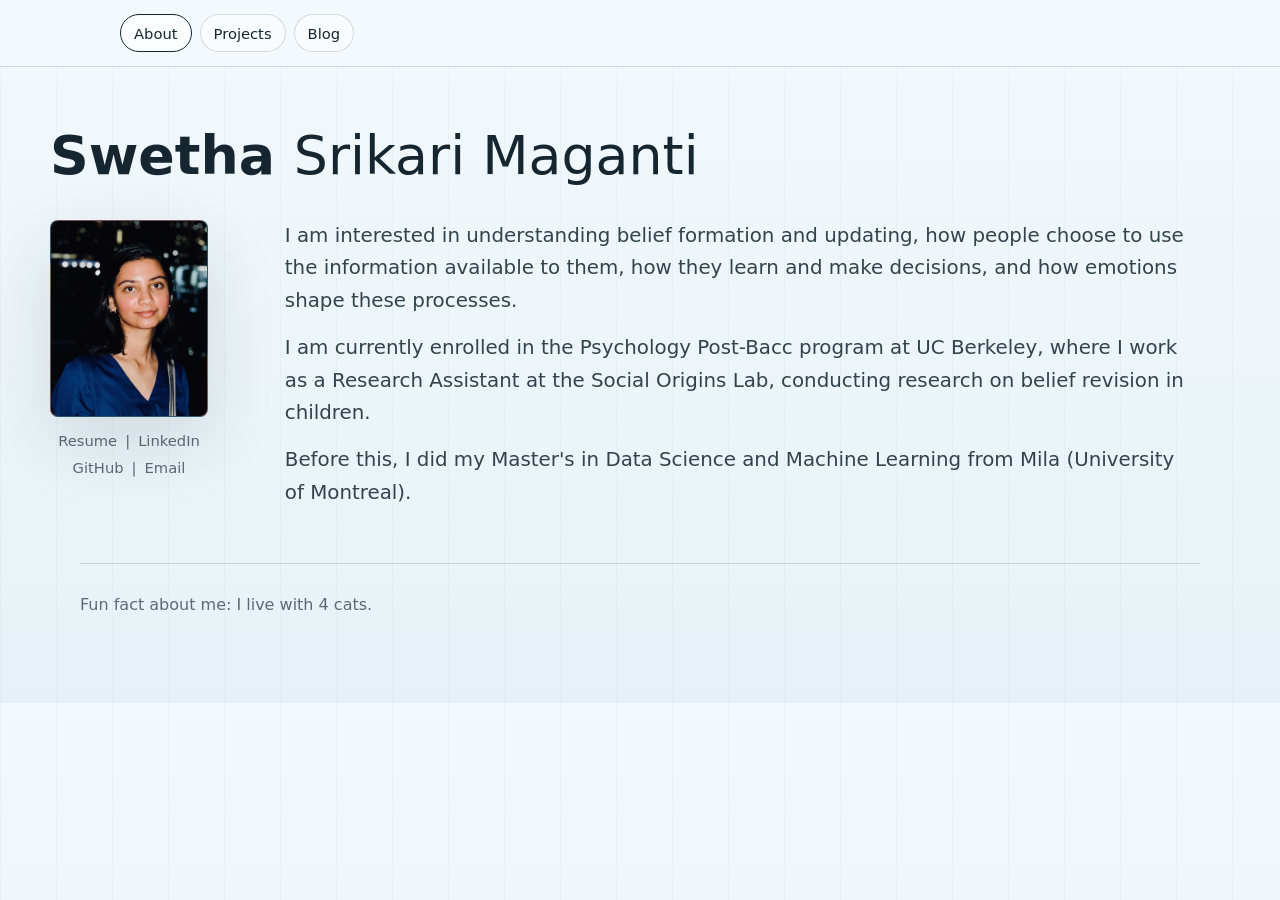
==== commit 7d3872f0: "Add personal website" ====
--- a/index.html
+++ b/index.html
@@ -1,342 +1,71 @@
-<!DOCTYPE HTML>
-<!--
-	Miniport by HTML5 UP
-	html5up.net | @ajlkn
-	Free for personal and commercial use under the CCA 3.0 license (html5up.net/license)
--->
-<html>
-	<head>
-		<title>Swetha Srikari</title>
-		<meta charset="utf-8" />
-		<meta name="viewport" content="width=device-width, initial-scale=1, user-scalable=no" />
-		<link rel="stylesheet" href="main.css" />
-	</head>
-	<body class="is-preload">
-
-		<!-- Nav -->
-			<nav id="nav">
-				<ul class="container">
-					<li><a href="#about">About</a></li>
-					<li><a href="#resume">Resume</a></li>
-					<li><a href="#projects">Projects</a></li>
-					<!-- <li><a href="#contact">Contact</a></li> -->
-				</ul>
-			</nav>
-
-		<!-- Home -->
-			<article id="about" class="wrapper style1">
-				<div class="container">
-					<div class="row">
-						<div class="col-4 col-5-large col-12-medium">
-							<span class="image fit"><img src="images/Swetha.jpeg" alt="" /></span>
-							<!-- <img src="images/Swetha.jpg" alt=""> -->
-							<div class='footer'>
-							  <a href="https://www.linkedin.com/in/swetha-maganti/" target="_blank"><i class="fab fa-linkedin" style='font-size:50px'></i></a> &nbsp &nbsp &nbsp &nbsp
-							  <a href="https://github.com/SwethaSrikari" target="_blank"><i class="fab fa-github" style='font-size:50px'></i></a> &nbsp &nbsp &nbsp &nbsp
-							  <a href="https://www.instagram.com/mswethasrikari/" target="_blank"><i class="fab fa-instagram" style='font-size:50px'></i></a> &nbsp &nbsp &nbsp &nbsp
-							  <a href = "mailto: mswethasrikari@gmail.com"><i class="fa fa-envelope" aria-hidden="true" style='font-size:50px'></i></a>
-
-							  <br></br>
-							</div>
-						</div>
-						<div class="col-8 col-7-large col-12-medium">
-							<header>
-								<h1>Hi! I'm <strong>Swetha Srikari</strong>.</h1>
-							</header>
-							<p> 
-								I hold a Masters degree in Machine Learning and AI from <a href="https://mila.quebec/en/" target="_blank">Mila</a> and <a href="https://www.umontreal.ca/en/" target="_blank">Universite de Montreal</a>.
-								I am passionate about developing data-driven solutions to real-world problems. I have prior experience with projects deploying AI technologies in the domains of healthcare, environmental, and social-media related applications.
-								Outside of work, I like traveling, photography, and participating in climate change initiatives.
-							</p>
-							<a href="#resume" class="button large scrolly">More about me</a>
-						</div>
-					</div>
-				</div>
-			</article>
-
-		<!-- Resume -->
-			<article id="resume" class="wrapper style2">
-				<!-- <div class="container"> -->
-					<header>
-						<h2 style="text-align: center;"><strong><u><a href="https://github.com/SwethaSrikari/SwethaSrikari.github.io/blob/main/files/Swetha_CV.pdf" target="_blank">Resume</a></u></strong></h2>
-					</header>
-					<div style="width: 100%;">
-				        <div style="width: 50%; height: 200px; float: left;;"> 
-				            <b>Work Experience</b>
-				        </div>
-				        <div style="margin-left: 50%; height: 200px;"> 
-				            <b><u><a href="https://perceiv.ai/" target="_blank">Perceiv AI</a></u>| Machine learning Intern</b>
-				            <br>
-				            (Jan 2021 - July 2021)
-				            <p style="text-align: left;">
-				            As an intern, I worked on medical data analysis and cleaning, feature engineering, implementing various machine learning models and survival models, exploring resampling techniques to handle the class imbalance problem, along with model evaluation.
-							</p>
-					    <i>
-						    Python, Pandas, Numpy, Scikit-learn, Git, Linux, Jupyter notebook, Scikit-survival, Matplotlib, Plotly,  Shap, Docker
-						</i>		    
-				        </div>
-    				</div>
-    				<br>
-    				<br>
-    				<hr />
-    				<div style="width: 100%;">
-				        <div style="width: 50%; height: 100px; float: left;;"> 
-				            <b>Education</b>
-				        </div>
-				        <div style="margin-left: 50%; height: 100px;"> 
-				            <b><u><a href="https://mila.quebec/en/" target="_blank">Mila</a></u>| Professional Master's (Machine Learning)</b>
-				            <br>
-				            (Sep 2019 - Oct 2021)
-				            <p style="text-align: center;">
-				            CGPA - 3.45 / 4
-							</p>
-				        </div>
-
-				        <br>
-				        <br>
-
-				        <div style="margin-left: 50%; height: 100px;"> 
-				            <b><u><a href="https://www.mitindia.edu/en/" target="_blank">Madras Institute of Technology</a></u>| Bachelor's Degree (Electronics and Instrumentation)</b>
-				            <br>
-				            (Aug 2015 - May 2019)
-				            <p style="text-align: center;">
-				            CGPA - 8.95 / 10
-							</p>
-				        </div>
-
-
-
-    				</div>
-    				<br>
-    				<br>
-    				<hr /> 
-
-    				<div style="width: 100%;">
-				        <div style="width: 50%; height: 300px; float: left;;"> 
-				            <b>Skills</b>
-				        </div>
-				        <div style="text-align: left;"> 
-				     		<ul>
-							  <li><b>Programming languages</b> - Python, Matlab, R, LaTeX, HTML</li>
-							  <br>
-							  <li> <b>Database</b> - MySQL, SQLite</li>
-							  <br>
-							  <li><b>ML / DL libraries</b> - Pandas, Numpy, NLTK, Scikit-learn, Tensorflow, Pytorch, SpaCy, Scikit-survival</li>
-							  <br>
-							  <li><b>Data visualization</b> - Tableau, Matplotlib, Plotly, Seaborn, Shap</li>
-							  <br>
-							  <li><b>Other</b> - GIT, Shell, JupyterNotebook</li>
-							</ul>
-				        </div>
-				     </div>
-    				<br>
-    				<br>
-    				<hr />
-    				<div class="container">
-				        <b> Certificates </b>
-
-				        <br>
-				        <div style="text-align: center;"> 
-				            <b><u><a href="https://www.udemy.com/certificate/UC-fca6d3a5-f880-4c3c-bf7c-d6f98b1b3438/" target="_blank">Tableau 2022 A-Z: Hands-On Tableau Training for Data Science</a></u></b>
-				            <br>
-				            <p style="text-align: left;">
-				            This course has equipped me with all the tools essential to understand data better. Check out my <a href="https://public.tableau.com/app/profile/swetha.srikari.maganti#!/?newProfile=&activeTab=0" target="_blank">Tableau</a> profile to see and interact with some interesting plots and maps!
-							</p>
-				        </div>
-
-				        <br>
-				        <br>
-
-				        <div style="text-align: center;"> 
-				            <b><u><a href="https://www.coursera.org/account/accomplishments/certificate/PFZPT9RCE3AT" target="_blank">SQL for Data Science</a></u></b>
-				            <br>
-				            <p style="text-align: left;">
-				             This course has taught me to interpret the structure, meaning, and relationships in data along with shaping data for targeted analysis purposes using SQLite.
-							</p>
-				        </div>
-
-				        <br>
-				        <br>
-
-				        <div style="text-align: center;"> 
-				            <b><u><a href="" target="_blank">Regression models (In progress)</a></u></b>
-				            <br>
-				            <p style="text-align: left;">
-				            Regression models are simple yet most effective and commonly used models for statistical analysis. This course covers linear and multivariable regression, residual analysis, model selection, logistic and poisson regression.
-							</p>
-				        </div>
-
-
-				        <br>
-				        <br>
-
-				        <div style="text-align: center;"> 
-				            <b><u><a href="https://www.coursera.org/account/accomplishments/certificate/U76J4WYS6KCE" target="_blank">R Programming</a></u></b>
-				            <br>
-				            <p style="text-align: left;">
-				            R has so many features that make it easy to create and analyze models, to do inference and investigate a model fit. Taking this course has helped me understand Regression models course (which uses R).
-							</p>
-				        </div>
-
-				        
-
-
-				        
-				     </div>
-			</article>
-
-		<!-- Projects -->
-			<article id="projects" class="wrapper style3">
-				<div class="container">
-					<header>
-						<h2>Projects</h2>
-					</header>
-					<div style="text-align: center;">
-						<b>Prediction of a secondary cardiac event</b>
-						<p>
-							During clinical trials, the response to a treatment is not the same for every patient, it is very difficult to predict the
-							clinical trajectories. To improve the efficacy of the treatment (treatment’s effect under ideal conditions)
-							and also to reduce the risk of clinical trial failure, identification of patients with high chances
-							of having a disease-related event and targeting patients who are more likely to respond to an intervention
-							or a drug is essential. The number of patients with a cardiovascular event is very low in comparison to the patients without
-							a cardiovascular event and among the patients who had a cardiovascular event, the number of patients experiencing a second event is
-							even lower. To handle this highly imbalanced classification problem, various machine learning models, ensemble models and resampling 
-							methods have been explored by making using of the clinical data extracted using ICD-9 and ICD-10 codes.
-						</p>
-						<p>
-						<i>
-							Python, Numpy, Scikit-learn, Pandas, Docker, Scikit-surival, Git
-						</i>
-						</p>
-					</div>
-					<br>
-					<br>
-					<hr />
-
-					<div style="text-align: center;">
-						<b>Low Resource Machine Translation</b>
-						<p>
-							A low resource setting is when there isn't enough data at hand, to train models. Large language models like transformers have huge number of parameters and in order to avoid over-fitting, the models need large amounts of data to be trained with. For least spoken languages, translating them to another language is difficult because there isn't much data available. To tackle this challenge, a self-learning technique has been explored that utilizes the source-side monolingual data to strengthen the encoder and boost the performance of the transformer model by generating synthetic data.
-						</p>
-						<p>
-						<i>
-							Python, Tensorflow, Numpy, Pandas, Scikit-learn, Git
-						</i>
-						</p>
-						<p>
-							<a href="https://github.com/SwethaSrikari/SwethaSrikari.github.io/blob/main/files/Low_Resource_Neural_Machine_Translation.pdf" target="_blank">PDF</a>
-						</p>
-					</div>
-					<br>
-					<br>
-					<hr />
-
-					<div style="text-align: center;">
-						<b>Solar Irradiance prediction</b>
-						<p>
-							Solar irradiance nowcasting is to predict reliable short-term forecasts of the solar irradiance that has a direct influence on the solar power generation. The accurate prediction of solar energy available is important
-							for PV energy plants in order to facilitate the planning and operation of photovoltaic systems, which in turn reduce
-							the operation cost of these electric systems. Making using of the GOES-13 satellite imagery, ConvNets are built to predict the solar irradiance values at four different time periods.
-						</p>
-						<p>
-						<i>
-							Python, Tensorflow, Numpy, Pandas, Scikit-learn, Git
-						</i>
-						</p>
-						<p>
-							<a href="https://github.com/SwethaSrikari/SwethaSrikari.github.io/blob/main/files/Solar_Irradiance_Prediction.pdf" target="_blank">PDF</a>
-						</p>
-					</div>
-					<br>
-					<br>
-					<hr />
-
-					<div style="text-align: center;">
-						<b>User Profiling in Social Media</b>
-						<p>
-							Knowing about a user's likes and dislikes, search history, reviews/comments can aid in understanding the preferences of the user. Social profiling is constructing a user profile (i.e., infer age, gender, personality, demographics) by leveraging textual (messages, reviews, comments), visual (photos) and relational cues (likes and dislikes) from social media. This project involves training models to predict age, gender and Big 5 personality types. User profiling helps in making decisions and recommendations to the users based on their activity on the social media.
-						</p>
-						<p>
-						<i>
-							Python, Pandas, Numpy, Scikit-learn
-						</i>
-						</p>
-						<p>
-							<a href="https://github.com/SwethaSrikari/SwethaSrikari.github.io/blob/main/files/UserProfiling.pdf" target="_blank">PDF</a>
-						</p>
-					</div>
-					<!-- <br>
-					<br>
-					<hr /> -->
-
-
-					<!-- <footer>
-						<a href="#contact" class="button large scrolly">Get in touch with me</a>
-					</footer> -->
-				</div>
-			</article>
-
-		<!-- Contact -->
-			<article id="contact" class="wrapper style4">
-				<div class="container medium">
-					<!-- <header>
-						<h2>Looking forward to hearing from you!</h2>
-					</header>
-					<div class="row">
-						<div class="col-12">
-							<form method="post" action="#">
-								<div class="row">
-									<div class="col-6 col-12-small">
-										<input type="text" name="name" id="name" placeholder="Name" />
-									</div>
-									<div class="col-6 col-12-small">
-										<input type="text" name="email" id="email" placeholder="Email" />
-									</div>
-									<div class="col-12">
-										<input type="text" name="subject" id="subject" placeholder="Subject" />
-									</div>
-									<div class="col-12">
-										<textarea name="message" id="message" placeholder="Message"></textarea>
-									</div>
-									<div class="col-12">
-										<ul class="actions">
-											<li><input type="submit" value="Send Message" /></li>
-											<li><input type="reset" value="Clear Form" class="alt" /></li>
-										</ul>
-									</div>
-								</div>
-							</form>
-						</div> -->
-						<div class="col-12">
-							<hr />
-							<h3>Find me on ...</h3>
-							<link rel="stylesheet" href="https://use.fontawesome.com/releases/v5.6.1/css/all.css">
-
-							<div class='footer' style="margin-left">
-							  <a href="https://www.linkedin.com/in/swetha-srikari-maganti-268aa9138/" target="_blank"><i class="fab fa-linkedin" style='font-size:50px'></i></a> &nbsp &nbsp
-							  <a href="https://github.com/SwethaSrikari" target="_blank"><i class="fab fa-github" style='font-size:50px'></i></a> &nbsp &nbsp
-							  <a href="https://www.instagram.com/mswethasrikari/" target="_blank"><i class="fab fa-instagram" style='font-size:50px'></i></a> &nbsp &nbsp
-							  <a href="https://public.tableau.com/app/profile/swetha.srikari.maganti#!/?newProfile=&activeTab=0" target="_blank">Tableau</a> 
-							  <br></br>
-							</div>
-							<hr />
-						</div>
-					</div>
-					<footer>
-						<ul id="copyright">
-							<li><a href="#about">SWETHA SRIKARI MAGANTI</a></li>
-						</ul>
-					</footer>
-				</div>
-			</article>
-
-		<!-- Scripts -->
-			<script src="assets/js/jquery.min.js"></script>
-			<script src="assets/js/jquery.scrolly.min.js"></script>
-			<script src="assets/js/browser.min.js"></script>
-			<script src="assets/js/breakpoints.min.js"></script>
-			<script src="assets/js/util.js"></script>
-			<script src="assets/js/main.js"></script>
-
-	</body>
-</html>
+<!doctype html>
+<html lang="en">
+  <head>
+    <meta charset="utf-8">
+    <meta name="viewport" content="width=device-width, initial-scale=1">
+    <title>Swetha Srikari Maganti</title>
+    <meta
+      name="description"
+      content="Personal website for Swetha Srikari Maganti."
+    >
+    <link rel="stylesheet" href="styles.css">
+  </head>
+  <body>
+    <header class="site-header">
+      <div class="site-header-inner">
+        <nav class="site-links" aria-label="Primary links">
+          <a href="index.html" aria-current="page">About</a>
+          <a href="projects.html">Projects</a>
+          <a href="photos.html">Blog</a>
+        </nav>
+      </div>
+    </header>
+
+    <main>
+      <section class="home-hero" aria-labelledby="intro-title">
+        <div class="hero-copy">
+          <h1 id="intro-title"><strong>Swetha</strong> <span class="name-rest">Srikari Maganti</span></h1>
+          <div class="intro-card">
+            <div class="identity-column">
+              <div class="portrait-small" role="img" aria-label="Photo of Swetha Srikari Maganti">
+                <img src="IMG_7725.jpg" alt="Swetha Srikari Maganti" onerror="this.hidden=true">
+              </div>
+              <nav class="profile-links" aria-label="Professional links">
+                <div>
+                  <a href="Swetha%20-%20Resume.pdf" target="_blank" rel="noopener noreferrer">Resume</a>
+                  <span aria-hidden="true">|</span>
+                  <a href="https://www.linkedin.com/in/swetha-maganti/" target="_blank" rel="noopener noreferrer">LinkedIn</a>
+                </div>
+                <div>
+                  <a href="https://github.com/SwethaSrikari" target="_blank" rel="noopener noreferrer">GitHub</a>
+                  <span aria-hidden="true">|</span>
+                  <a href="mailto:mswethasrikari@gmail.com">Email</a>
+                </div>
+              </nav>
+            </div>
+            <div class="about-copy">
+              <p>
+                I am interested in understanding belief formation and updating, how people
+                choose to use the information available to them, how they learn and make
+                decisions, and how emotions shape these processes.
+              </p>
+              <p>
+                I am currently enrolled in the Psychology Post-Bacc program at UC Berkeley,
+                where I work as a Research Assistant at the Social Origins Lab, conducting
+                research on belief revision in children.
+              </p>
+              <p>
+                Before this, I did my Master's in Data Science and Machine Learning from
+                Mila (University of Montreal).
+              </p>
+            </div>
+          </div>
+        </div>
+      </section>
+
+      <section class="closing-strip" aria-label="Fun fact">
+        <p>Fun fact about me: I live with 4 cats.</p>
+      </section>
+    </main>
+  </body>
+</html>
--- a/styles.css
+++ b/styles.css
@@ -0,0 +1,649 @@
+:root {
+  color-scheme: light;
+  --ink: #162631;
+  --muted: #5b6a73;
+  --paper: #f3f9fc;
+  --paper-end: #e6f1f7;
+  --paper-strong: #f6fafc;
+  --line: rgba(22, 38, 49, 0.16);
+  --grid-line: rgba(22, 38, 49, 0.026);
+  --forest: #2e5868;
+  --brick: #875f5e;
+  --blue: #3d6d82;
+  --ochre: #957640;
+  --body-text: #33434c;
+  --chip-bg: rgba(255, 255, 255, 0.5);
+  --header-bg: rgba(243, 249, 252, 0.9);
+  --shadow: 0 24px 70px rgba(22, 38, 49, 0.13);
+}
+
+* {
+  box-sizing: border-box;
+}
+
+html {
+  scroll-behavior: smooth;
+}
+
+body {
+  margin: 0;
+  color: var(--ink);
+  background:
+    linear-gradient(90deg, var(--grid-line) 1px, transparent 1px),
+    linear-gradient(var(--paper), var(--paper-end));
+  background-size: 56px 56px, auto;
+  font-family: Inter, ui-sans-serif, system-ui, -apple-system, BlinkMacSystemFont, "Segoe UI", sans-serif;
+}
+
+a {
+  color: inherit;
+  text-decoration: none;
+}
+
+button,
+a {
+  -webkit-tap-highlight-color: transparent;
+}
+
+.site-header {
+  position: sticky;
+  top: 0;
+  z-index: 20;
+  padding: 14px 0;
+  border-bottom: 1px solid var(--line);
+  background: var(--header-bg);
+  backdrop-filter: blur(18px);
+}
+
+.site-header-inner {
+  display: flex;
+  align-items: center;
+  justify-content: flex-start;
+  gap: 20px;
+  width: min(1040px, calc(100% - 32px));
+  margin: 0 auto;
+}
+
+.brand-mark {
+  display: grid;
+  width: 38px;
+  height: 38px;
+  flex: 0 0 auto;
+  place-items: center;
+  border: 1px solid currentColor;
+  border-radius: 50%;
+  font-family: Georgia, serif;
+  font-size: 0.82rem;
+  letter-spacing: 0;
+}
+
+.site-links {
+  display: flex;
+  flex-wrap: wrap;
+  justify-content: flex-end;
+  gap: 8px;
+}
+
+.site-links a,
+.closing-strip a {
+  display: inline-flex;
+  align-items: center;
+  min-height: 38px;
+  padding: 0 13px;
+  border: 1px solid var(--line);
+  border-radius: 999px;
+  background: var(--chip-bg);
+  color: var(--ink);
+  font-size: 0.92rem;
+}
+
+.site-links a:hover,
+.closing-strip a:hover,
+.project-card:hover {
+  border-color: currentColor;
+}
+
+.site-links a[aria-current="page"] {
+  border-color: currentColor;
+  background: rgba(255, 255, 255, 0.68);
+}
+
+.home-hero {
+  padding: clamp(52px, 7vh, 88px) 0 clamp(42px, 6vh, 70px);
+}
+
+.hero-copy {
+  width: min(1180px, calc(100% - 32px));
+  margin: 0 auto;
+}
+
+.eyebrow,
+.section-label {
+  margin: 0 0 12px;
+  color: var(--forest);
+  font-size: 0.75rem;
+  font-weight: 750;
+  letter-spacing: 0.08em;
+  text-transform: uppercase;
+}
+
+h1,
+h2,
+p {
+  margin-top: 0;
+}
+
+h1,
+h2 {
+  letter-spacing: 0;
+}
+
+h1 {
+  max-width: 100%;
+  margin-bottom: clamp(24px, 3.5vw, 38px);
+  font-size: clamp(2.45rem, 4.2vw, 3.85rem);
+  line-height: 0.96;
+}
+
+h1 strong {
+  font-weight: 850;
+}
+
+h1 .name-rest {
+  font-weight: 400;
+}
+
+h2 {
+  font-size: clamp(1.45rem, 2.7vw, 2.45rem);
+  line-height: 1.08;
+}
+
+p {
+  line-height: 1.65;
+}
+
+.intro-card {
+  display: grid;
+  grid-template-columns: 158px minmax(0, 1fr);
+  align-items: start;
+  gap: clamp(28px, 6vw, 86px);
+  max-width: 1180px;
+}
+
+.intro-card p {
+  max-width: 900px;
+  margin-bottom: 14px;
+  color: var(--body-text);
+  font-size: clamp(1.06rem, 2vw, 1.24rem);
+}
+
+.intro-card p:last-child {
+  margin-bottom: 0;
+}
+
+.about-copy h2 {
+  margin-bottom: 18px;
+}
+
+.identity-column {
+  display: grid;
+  gap: 14px;
+}
+
+.portrait-small {
+  position: relative;
+  display: grid;
+  width: 158px;
+  aspect-ratio: 4 / 5;
+  place-items: end start;
+  overflow: hidden;
+  padding: 12px;
+  border: 1px solid var(--line);
+  border-radius: 8px;
+  background:
+    radial-gradient(circle at 50% 26%, var(--paper-strong) 0 17%, transparent 18%),
+    linear-gradient(150deg, var(--forest), var(--blue) 46%, var(--ochre) 47% 56%, var(--brick) 57%);
+  background-size: cover;
+  box-shadow: var(--shadow);
+}
+
+.portrait-small img,
+.photo-card img {
+  position: absolute;
+  inset: 0;
+  width: 100%;
+  height: 100%;
+  object-fit: cover;
+}
+
+.photo-a img {
+  object-position: 50% 42%;
+}
+
+.portrait-small span,
+.photo-card span {
+  position: relative;
+  z-index: 1;
+  display: inline-flex;
+  max-width: 100%;
+  padding: 7px 9px;
+  background: color-mix(in srgb, var(--paper-strong) 86%, transparent);
+  color: var(--ink);
+  font-size: 0.84rem;
+}
+
+.profile-links {
+  display: grid;
+  gap: 7px;
+  color: var(--muted);
+  font-size: 0.92rem;
+  line-height: 1.35;
+}
+
+.profile-links div {
+  display: flex;
+  gap: 8px;
+  justify-content: center;
+  white-space: nowrap;
+}
+
+.profile-links a:hover {
+  color: var(--ink);
+}
+
+.content-grid {
+  display: grid;
+  grid-template-columns: minmax(180px, 0.35fr) minmax(0, 1fr);
+  gap: clamp(26px, 6vw, 74px);
+  width: min(1040px, calc(100% - 32px));
+  margin: 0 auto;
+  padding: clamp(32px, 5vw, 54px) 0;
+  border-top: 1px solid var(--line);
+}
+
+.work-block h2 {
+  font-size: clamp(1.7rem, 3.2vw, 3rem);
+}
+
+.project-list {
+  display: grid;
+  gap: 12px;
+}
+
+.project-card {
+  display: grid;
+  grid-template-columns: minmax(0, 1fr);
+  gap: 8px 16px;
+  padding: 18px;
+  border: 1px solid var(--line);
+  border-radius: 8px;
+  background: color-mix(in srgb, var(--paper-strong) 62%, transparent);
+  box-shadow: 0 10px 40px rgba(22, 38, 49, 0.05);
+}
+
+.project-page-list {
+  width: min(1040px, calc(100% - 32px));
+  margin: 0 auto;
+  padding: clamp(32px, 5vw, 54px) 0 90px;
+}
+
+.project-card span {
+  grid-row: span 2;
+  color: var(--brick);
+  font-family: Georgia, serif;
+  font-size: 1.45rem;
+}
+
+.project-card strong {
+  font-size: 1.08rem;
+}
+
+.project-card p {
+  margin: 0;
+  color: var(--muted);
+}
+
+.closing-strip {
+  display: flex;
+  align-items: center;
+  justify-content: space-between;
+  gap: 18px;
+  width: min(1120px, calc(100% - 32px));
+  margin: 0 auto;
+  padding: 28px 0 84px;
+  border-top: 1px solid var(--line);
+}
+
+.closing-strip p {
+  max-width: 620px;
+  margin: 0;
+  color: var(--muted);
+}
+
+.photo-page-hero,
+.page-hero {
+  width: min(980px, calc(100% - 32px));
+  margin: 0 auto;
+  padding: clamp(48px, 8vw, 100px) 0 clamp(28px, 5vw, 52px);
+}
+
+.photo-page-hero h1,
+.page-hero h1 {
+  margin-bottom: 22px;
+  font-size: clamp(2.85rem, 5.4vw, 4.7rem);
+}
+
+.photo-page-hero p:not(.eyebrow),
+.page-hero p:not(.eyebrow) {
+  max-width: 680px;
+  color: var(--body-text);
+  font-size: clamp(1.08rem, 2vw, 1.28rem);
+}
+
+.photo-blog {
+  display: grid;
+  gap: 18px;
+  width: min(980px, calc(100% - 32px));
+  margin: 0 auto;
+  padding: 0 0 90px;
+}
+
+.photo-post {
+  display: grid;
+  grid-template-columns: minmax(180px, 260px) minmax(0, 1fr);
+  gap: clamp(18px, 4vw, 36px);
+  align-items: center;
+  padding: 18px 0;
+  border-top: 1px solid var(--line);
+}
+
+.photo-post h2 {
+  margin-bottom: 10px;
+  font-size: clamp(1.35rem, 2.5vw, 2rem);
+}
+
+.photo-post p:last-child {
+  max-width: 560px;
+  margin-bottom: 0;
+  color: var(--body-text);
+}
+
+.post-meta {
+  margin-bottom: 8px;
+  color: var(--forest);
+  font-size: 0.75rem;
+  font-weight: 750;
+  letter-spacing: 0.08em;
+  text-transform: uppercase;
+}
+
+.photo-card {
+  position: relative;
+  min-height: 180px;
+  overflow: hidden;
+  border: 0;
+  border-radius: 8px;
+  background-color: #c6a77f;
+  background-size: cover;
+  background-position: center;
+  cursor: pointer;
+  display: flex;
+  align-items: flex-end;
+  padding: 12px;
+  text-align: left;
+  font: inherit;
+}
+
+.photo-a {
+  background-image: linear-gradient(140deg, rgba(30, 45, 40, 0.18), rgba(30, 45, 40, 0.38)), radial-gradient(circle at 34% 35%, #f4dfaf 0 10%, transparent 11%), linear-gradient(135deg, #34584c, #c18f54);
+}
+
+.photo-b {
+  background-image: linear-gradient(140deg, rgba(60, 34, 34, 0.12), rgba(60, 34, 34, 0.34)), repeating-linear-gradient(90deg, #657a69 0 12px, #d1ad79 12px 22px);
+}
+
+.photo-c {
+  background-image: radial-gradient(circle at 66% 34%, #e3a94b 0 12%, transparent 13%), linear-gradient(140deg, #273a37, #994c43);
+}
+
+.photo-d {
+  background-image: linear-gradient(145deg, rgba(28, 38, 42, 0.12), rgba(28, 38, 42, 0.34)), linear-gradient(90deg, #244357, #d99d46 48%, #efe2d0 49% 51%, #804653);
+}
+
+.modal {
+  position: fixed;
+  inset: 0;
+  z-index: 40;
+  display: none;
+  align-items: center;
+  justify-content: center;
+  padding: 20px;
+}
+
+.modal.is-open {
+  display: flex;
+}
+
+.modal-backdrop {
+  position: absolute;
+  inset: 0;
+  background: rgba(22, 24, 23, 0.54);
+}
+
+.modal-card {
+  position: relative;
+  width: min(520px, 100%);
+  padding: 28px;
+  border-radius: 8px;
+  background: var(--paper-strong);
+  box-shadow: var(--shadow);
+}
+
+.modal-card h2 {
+  font-size: clamp(1.65rem, 4vw, 2.6rem);
+}
+
+.modal-close {
+  position: absolute;
+  top: 12px;
+  right: 12px;
+  display: grid;
+  width: 34px;
+  height: 34px;
+  place-items: center;
+  border: 1px solid var(--line);
+  border-radius: 50%;
+  background: transparent;
+  cursor: pointer;
+  font: inherit;
+}
+
+@media (max-width: 900px) {
+  .site-header-inner {
+    align-items: flex-start;
+    flex-direction: column;
+  }
+
+  .site-links {
+    justify-content: flex-start;
+  }
+
+  .home-hero {
+    padding-top: 44px;
+  }
+
+  .content-grid {
+    grid-template-columns: 1fr;
+  }
+
+  .intro-card {
+    grid-template-columns: 140px minmax(0, 1fr);
+    gap: 18px;
+  }
+
+  .portrait-small {
+    width: 140px;
+  }
+
+  .photo-post {
+    grid-template-columns: minmax(160px, 220px) minmax(0, 1fr);
+  }
+
+  .closing-strip {
+    align-items: flex-start;
+    flex-direction: column;
+  }
+}
+
+.editor-shell {
+  width: min(980px, calc(100% - 32px));
+  margin: 0 auto;
+  padding: clamp(36px, 6vw, 72px) 0 90px;
+}
+
+.editor-heading {
+  max-width: 720px;
+  margin-bottom: 34px;
+}
+
+.editor-heading h1 {
+  margin-bottom: 18px;
+}
+
+.editor-heading p:not(.eyebrow) {
+  color: var(--body-text);
+  font-size: clamp(1.05rem, 2vw, 1.2rem);
+}
+
+.content-form {
+  display: grid;
+  gap: 22px;
+}
+
+.form-section {
+  display: grid;
+  gap: 16px;
+  padding: 22px;
+  border: 1px solid var(--line);
+  border-radius: 8px;
+  background: color-mix(in srgb, var(--paper-strong) 56%, transparent);
+}
+
+.form-section h2 {
+  margin-bottom: 4px;
+  font-size: clamp(1.3rem, 2.4vw, 1.9rem);
+}
+
+.form-grid {
+  display: grid;
+  grid-template-columns: repeat(2, minmax(0, 1fr));
+  gap: 16px;
+}
+
+.entry-fields {
+  display: grid;
+  gap: 12px;
+  padding-top: 16px;
+  border-top: 1px solid var(--line);
+}
+
+.entry-fields:first-of-type {
+  padding-top: 0;
+  border-top: 0;
+}
+
+label {
+  display: grid;
+  gap: 7px;
+  color: var(--forest);
+  font-size: 0.78rem;
+  font-weight: 750;
+  letter-spacing: 0.06em;
+  text-transform: uppercase;
+}
+
+input,
+textarea {
+  width: 100%;
+  border: 1px solid var(--line);
+  border-radius: 8px;
+  background: rgba(255, 255, 255, 0.62);
+  color: var(--ink);
+  font: inherit;
+  letter-spacing: 0;
+}
+
+input[type="file"] {
+  display: block;
+  min-height: auto;
+  padding: 10px;
+}
+
+input {
+  min-height: 42px;
+  padding: 0 12px;
+}
+
+textarea {
+  resize: vertical;
+  padding: 12px;
+  line-height: 1.55;
+}
+
+.editor-actions {
+  display: flex;
+  align-items: center;
+  gap: 14px;
+  padding-top: 4px;
+}
+
+.editor-actions button {
+  min-height: 40px;
+  padding: 0 14px;
+  border: 1px solid var(--line);
+  border-radius: 999px;
+  background: var(--chip-bg);
+  color: var(--ink);
+  cursor: pointer;
+  font: inherit;
+}
+
+.editor-actions span {
+  color: var(--muted);
+}
+
+.saved-file-note {
+  margin-top: -2px;
+  color: var(--muted);
+  font-size: 0.82rem;
+  font-weight: 500;
+  letter-spacing: 0;
+  text-transform: none;
+}
+
+@media (max-width: 540px) {
+  .site-links a {
+    flex: 1 0 auto;
+    justify-content: center;
+  }
+
+  .project-card {
+    grid-template-columns: 1fr;
+  }
+
+  .intro-card {
+    grid-template-columns: 1fr;
+  }
+
+  .portrait-small {
+    width: 132px;
+  }
+
+  .profile-links div {
+    justify-content: flex-start;
+  }
+
+  .photo-post {
+    grid-template-columns: 1fr;
+  }
+}
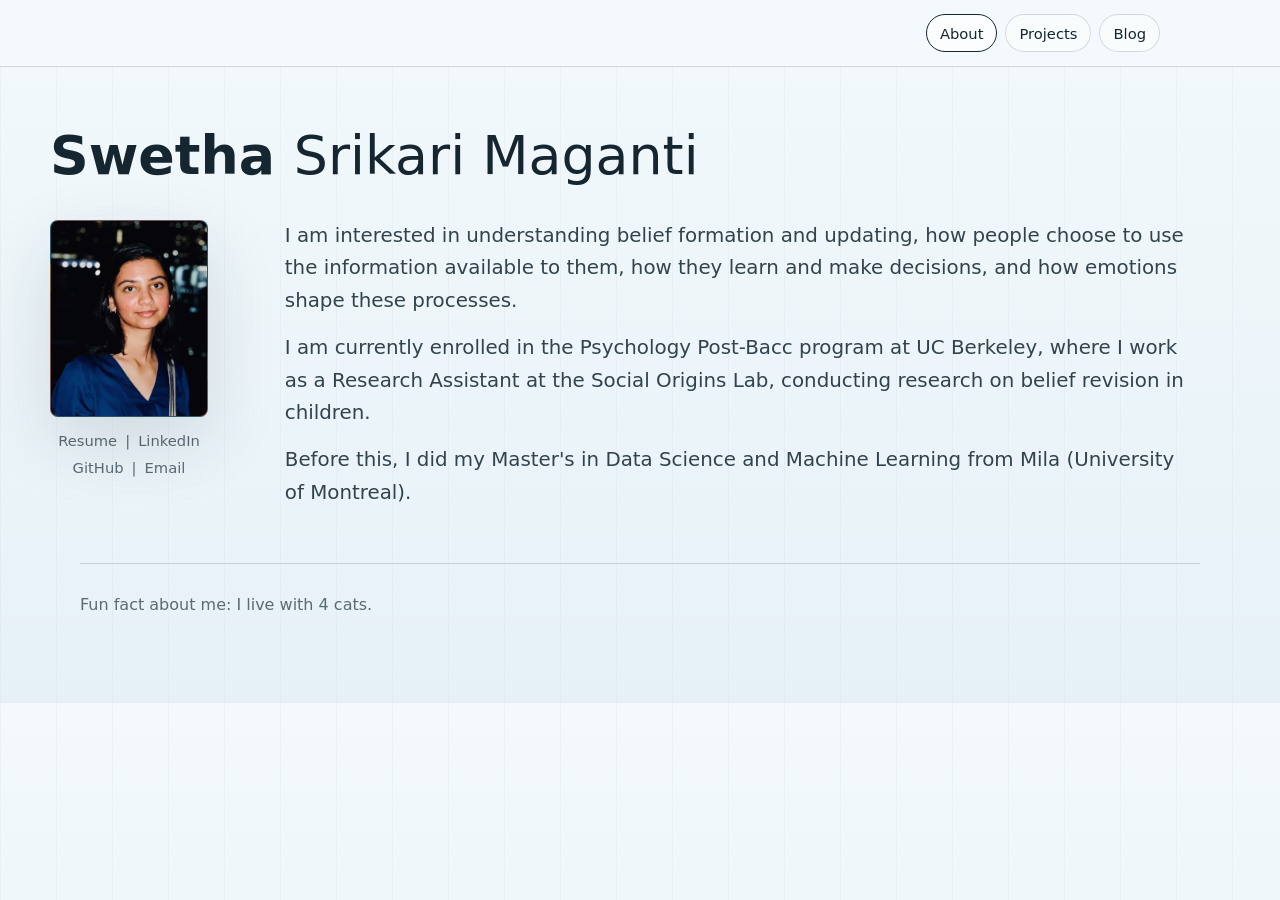
==== commit 1e9a5ae0: "Organize assets and align navigation" ====
--- a/index.html
+++ b/index.html
@@ -28,11 +28,11 @@
           <div class="intro-card">
             <div class="identity-column">
               <div class="portrait-small" role="img" aria-label="Photo of Swetha Srikari Maganti">
-                <img src="IMG_7725.jpg" alt="Swetha Srikari Maganti" onerror="this.hidden=true">
+                <img src="images/IMG_7725.jpg" alt="Swetha Srikari Maganti" onerror="this.hidden=true">
               </div>
               <nav class="profile-links" aria-label="Professional links">
                 <div>
-                  <a href="Swetha%20-%20Resume.pdf" target="_blank" rel="noopener noreferrer">Resume</a>
+                  <a href="docs/Swetha%20-%20Resume.pdf" target="_blank" rel="noopener noreferrer">Resume</a>
                   <span aria-hidden="true">|</span>
                   <a href="https://www.linkedin.com/in/swetha-maganti/" target="_blank" rel="noopener noreferrer">LinkedIn</a>
                 </div>
--- a/styles.css
+++ b/styles.css
@@ -58,7 +58,7 @@
 .site-header-inner {
   display: flex;
   align-items: center;
-  justify-content: flex-start;
+  justify-content: flex-end;
   gap: 20px;
   width: min(1040px, calc(100% - 32px));
   margin: 0 auto;
@@ -460,12 +460,11 @@
 
 @media (max-width: 900px) {
   .site-header-inner {
-    align-items: flex-start;
-    flex-direction: column;
+    justify-content: flex-end;
   }
 
   .site-links {
-    justify-content: flex-start;
+    justify-content: flex-end;
   }
 
   .home-hero {
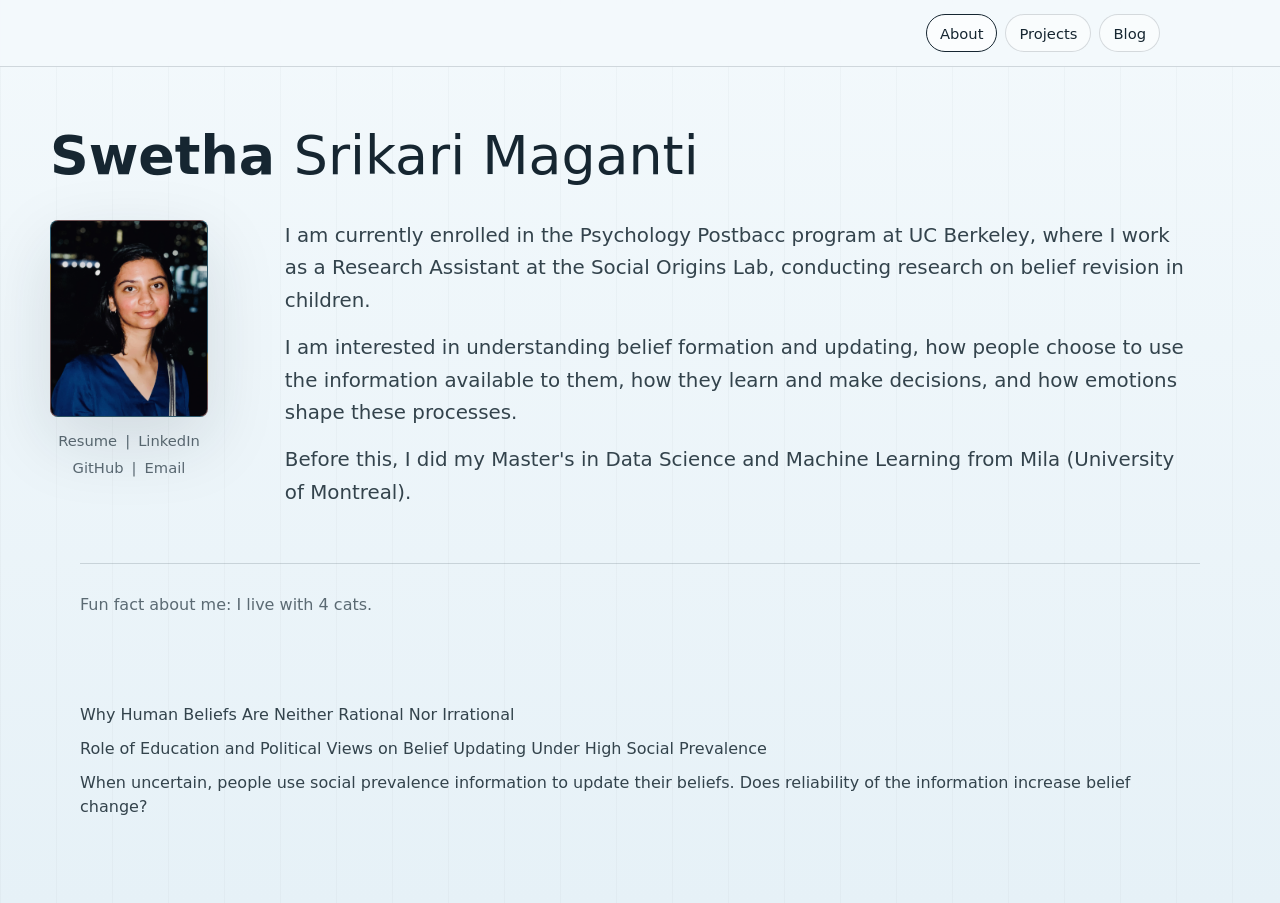
==== commit da647038: "Update about copy and add belief reliability project" ====
--- a/index.html
+++ b/index.html
@@ -45,14 +45,14 @@
             </div>
             <div class="about-copy">
               <p>
+                I am currently enrolled in the Psychology Postbacc program at UC Berkeley,
+                where I work as a Research Assistant at the Social Origins Lab, conducting
+                research on belief revision in children.
+              </p>
+              <p>
                 I am interested in understanding belief formation and updating, how people
                 choose to use the information available to them, how they learn and make
                 decisions, and how emotions shape these processes.
-              </p>
-              <p>
-                I am currently enrolled in the Psychology Post-Bacc program at UC Berkeley,
-                where I work as a Research Assistant at the Social Origins Lab, conducting
-                research on belief revision in children.
               </p>
               <p>
                 Before this, I did my Master's in Data Science and Machine Learning from
@@ -66,6 +66,18 @@
       <section class="closing-strip" aria-label="Fun fact">
         <p>Fun fact about me: I live with 4 cats.</p>
       </section>
+
+      <section class="home-projects" aria-label="Projects">
+        <a href="docs/Capstone%20-%20Swetha.pdf" target="_blank" rel="noopener noreferrer">
+          Why Human Beliefs Are Neither Rational Nor Irrational
+        </a>
+        <a href="docs/Final%20Paper.pdf" target="_blank" rel="noopener noreferrer">
+          Role of Education and Political Views on Belief Updating Under High Social Prevalence
+        </a>
+        <a href="docs/Final%20Project%20-%20edited.pdf" target="_blank" rel="noopener noreferrer">
+          When uncertain, people use social prevalence information to update their beliefs. Does reliability of the information increase belief change?
+        </a>
+      </section>
     </main>
   </body>
 </html>
--- a/styles.css
+++ b/styles.css
@@ -320,6 +320,25 @@
   color: var(--muted);
 }
 
+.home-projects {
+  display: grid;
+  gap: 10px;
+  width: min(1120px, calc(100% - 32px));
+  margin: 0 auto;
+  padding: 0 0 84px;
+}
+
+.home-projects a {
+  display: block;
+  color: var(--body-text);
+  font-size: 1rem;
+  line-height: 1.5;
+}
+
+.home-projects a:hover {
+  color: var(--ink);
+}
+
 .photo-page-hero,
 .page-hero {
   width: min(980px, calc(100% - 32px));
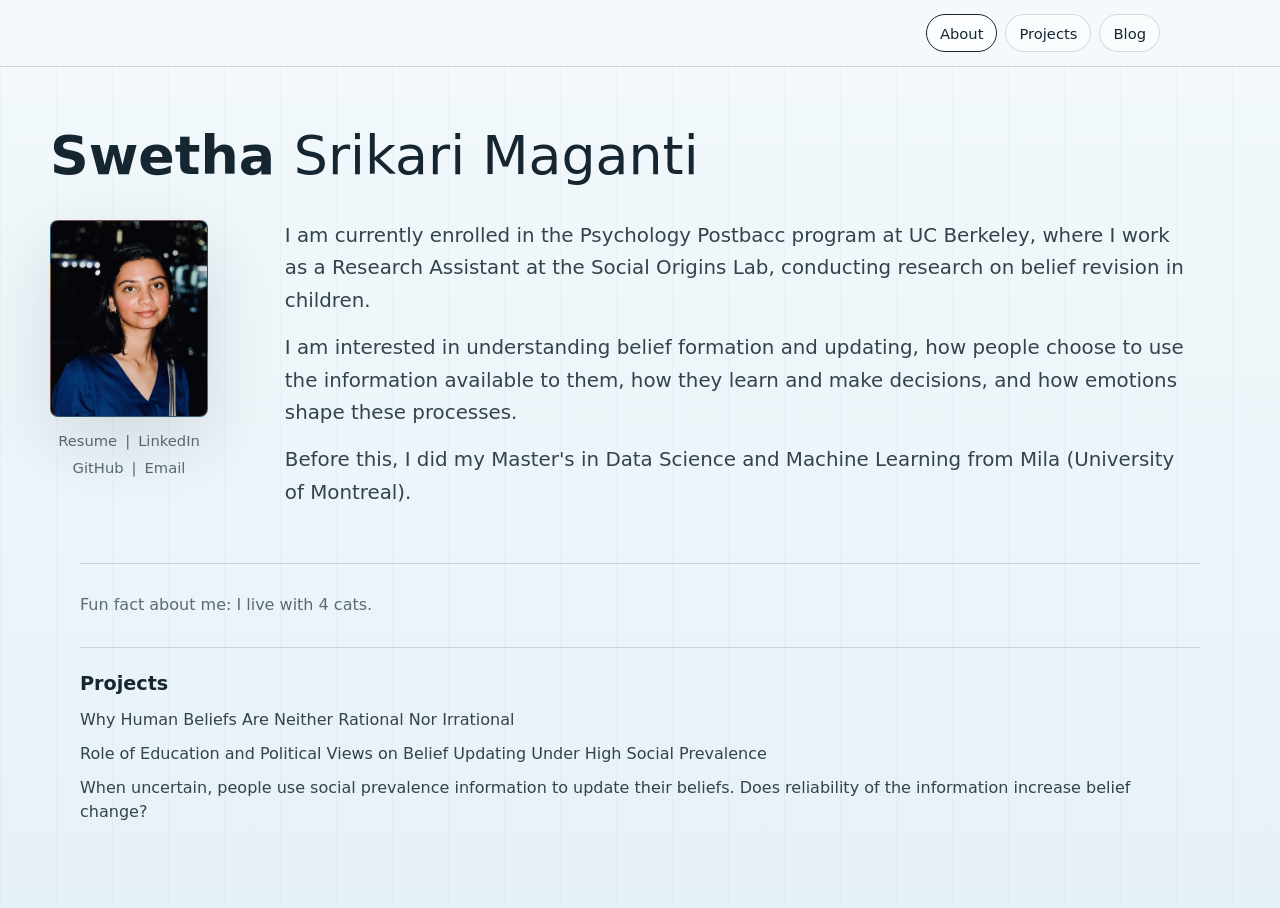
==== commit 165909ea: "Refine about projects section" ====
--- a/index.html
+++ b/index.html
@@ -68,6 +68,7 @@
       </section>
 
       <section class="home-projects" aria-label="Projects">
+        <h2>Projects</h2>
         <a href="docs/Capstone%20-%20Swetha.pdf" target="_blank" rel="noopener noreferrer">
           Why Human Beliefs Are Neither Rational Nor Irrational
         </a>
--- a/styles.css
+++ b/styles.css
@@ -310,7 +310,7 @@
   gap: 18px;
   width: min(1120px, calc(100% - 32px));
   margin: 0 auto;
-  padding: 28px 0 84px;
+  padding: 28px 0;
   border-top: 1px solid var(--line);
 }
 
@@ -325,7 +325,16 @@
   gap: 10px;
   width: min(1120px, calc(100% - 32px));
   margin: 0 auto;
-  padding: 0 0 84px;
+  padding: 24px 0 84px;
+  border-top: 1px solid var(--line);
+}
+
+.home-projects h2 {
+  margin: 0 0 2px;
+  color: var(--ink);
+  font-size: 1.2rem;
+  font-weight: 600;
+  line-height: 1.25;
 }
 
 .home-projects a {
@@ -361,24 +370,25 @@
 
 .photo-blog {
   display: grid;
-  gap: 18px;
-  width: min(980px, calc(100% - 32px));
-  margin: 0 auto;
-  padding: 0 0 90px;
+  grid-template-columns: repeat(3, minmax(0, 1fr));
+  gap: 22px;
+  width: min(1120px, calc(100% - 32px));
+  margin: 0 auto;
+  padding: clamp(32px, 5vw, 54px) 0 90px;
 }
 
 .photo-post {
   display: grid;
-  grid-template-columns: minmax(180px, 260px) minmax(0, 1fr);
-  gap: clamp(18px, 4vw, 36px);
-  align-items: center;
-  padding: 18px 0;
-  border-top: 1px solid var(--line);
+  gap: 10px;
+  align-content: start;
 }
 
 .photo-post h2 {
-  margin-bottom: 10px;
-  font-size: clamp(1.35rem, 2.5vw, 2rem);
+  margin: 0;
+  color: var(--body-text);
+  font-size: 1rem;
+  font-weight: 500;
+  line-height: 1.35;
 }
 
 .photo-post p:last-child {
@@ -398,7 +408,8 @@
 
 .photo-card {
   position: relative;
-  min-height: 180px;
+  aspect-ratio: 4 / 3;
+  min-height: 0;
   overflow: hidden;
   border: 0;
   border-radius: 8px;
@@ -503,8 +514,8 @@
     width: 140px;
   }
 
-  .photo-post {
-    grid-template-columns: minmax(160px, 220px) minmax(0, 1fr);
+  .photo-blog {
+    grid-template-columns: repeat(2, minmax(0, 1fr));
   }
 
   .closing-strip {
@@ -664,4 +675,8 @@
   .photo-post {
     grid-template-columns: 1fr;
   }
-}
+
+  .photo-blog {
+    grid-template-columns: 1fr;
+  }
+}
